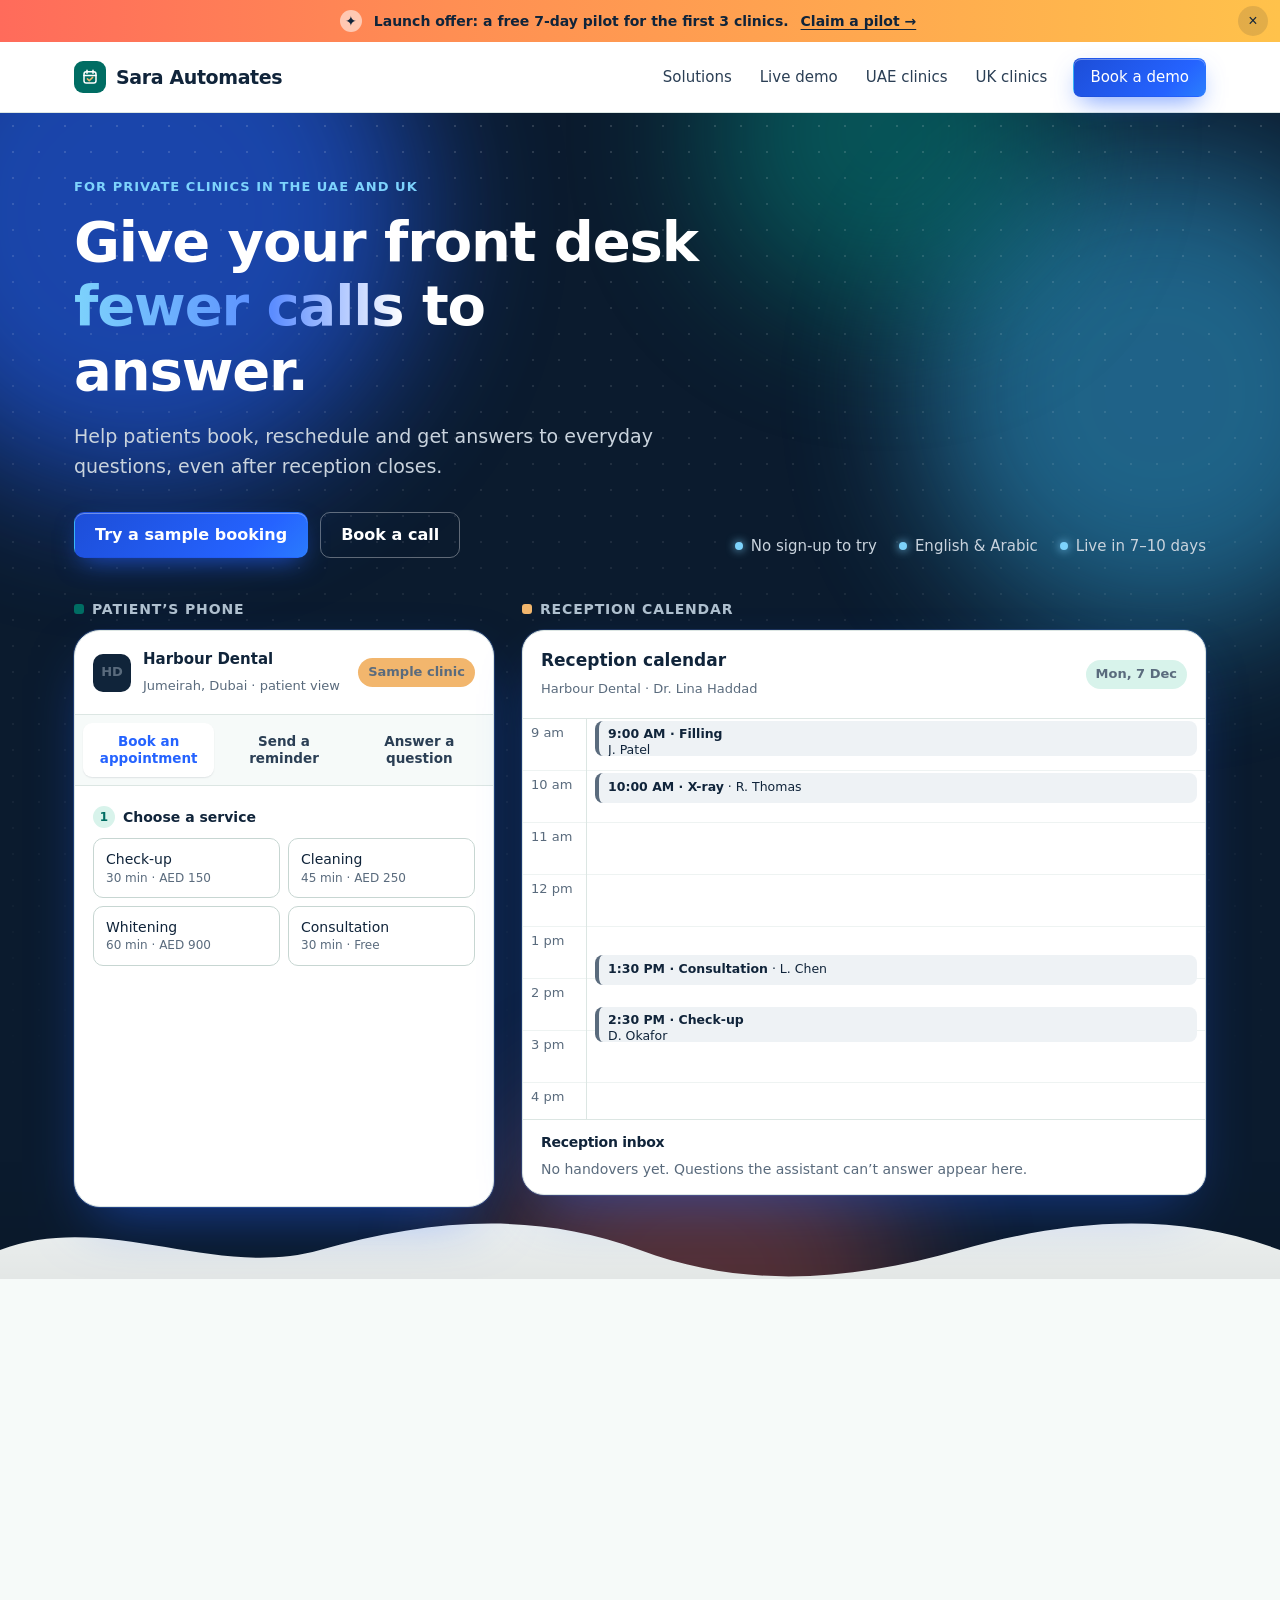
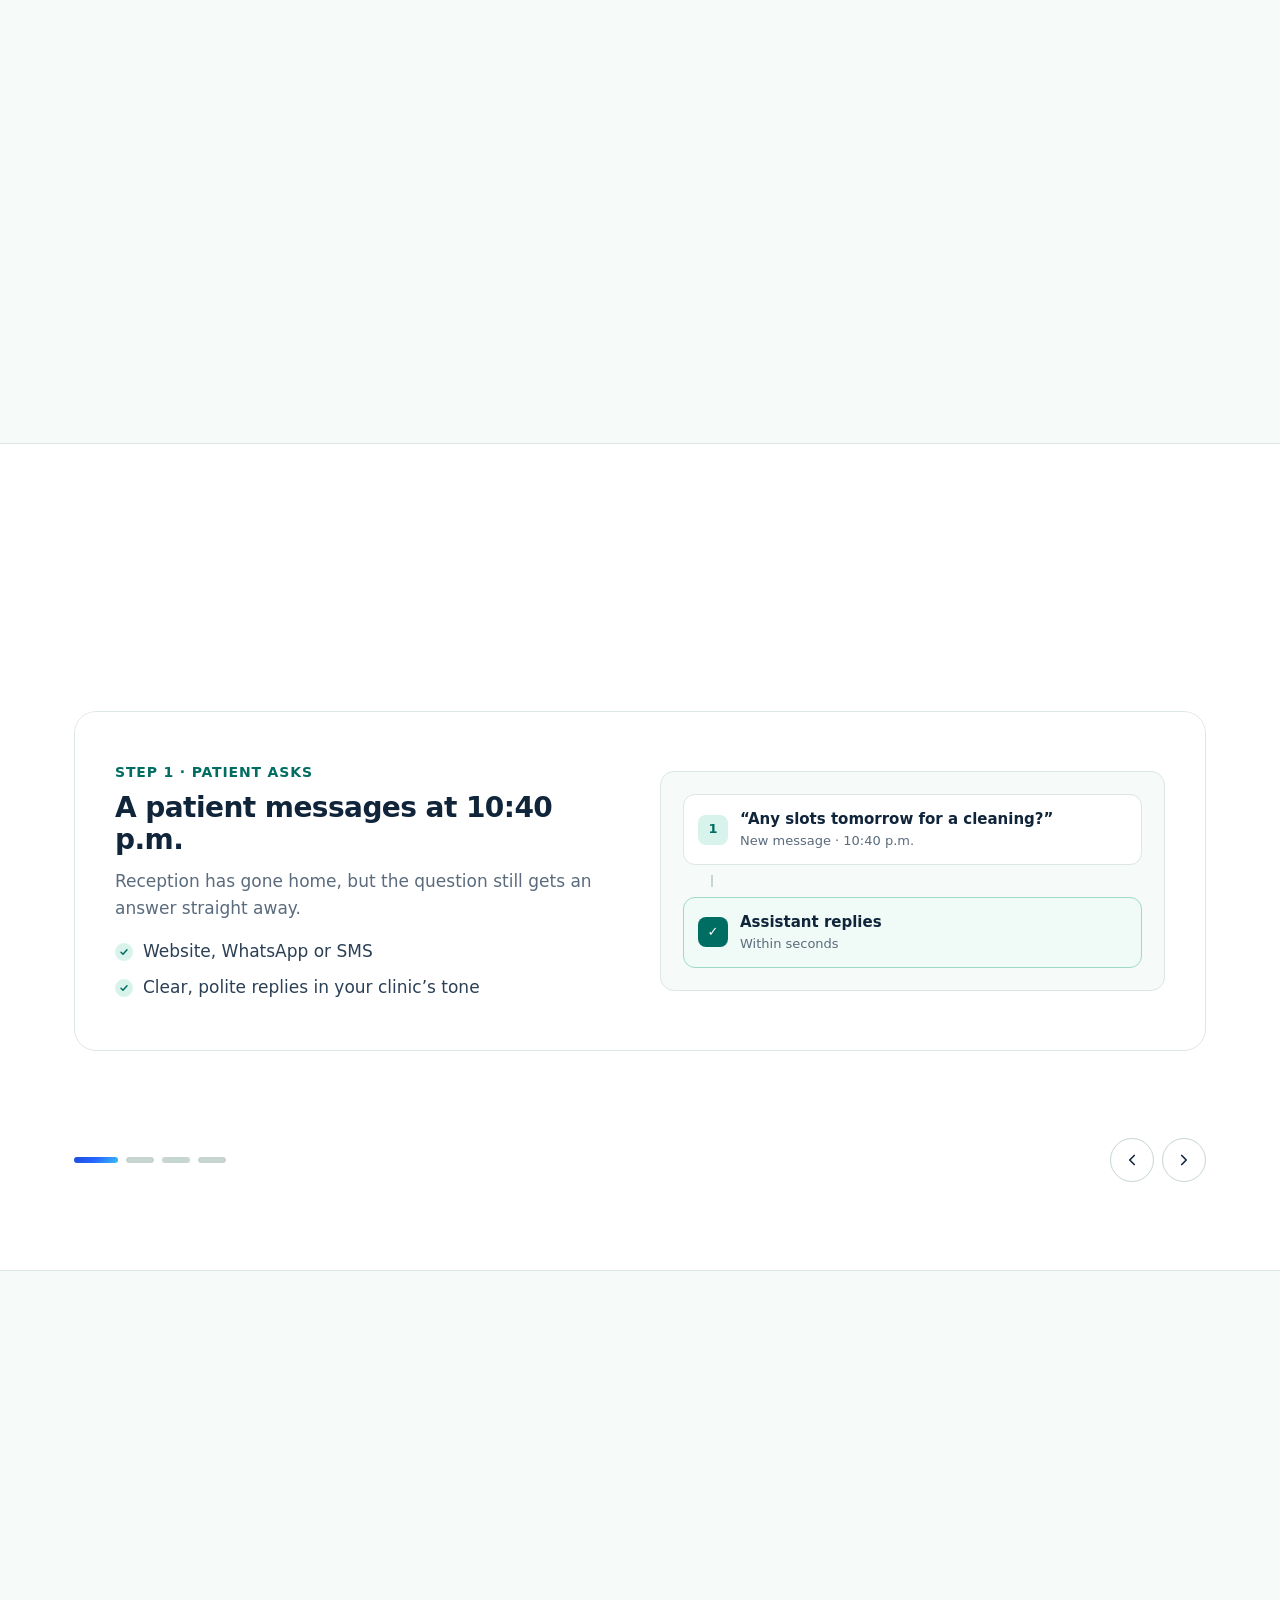
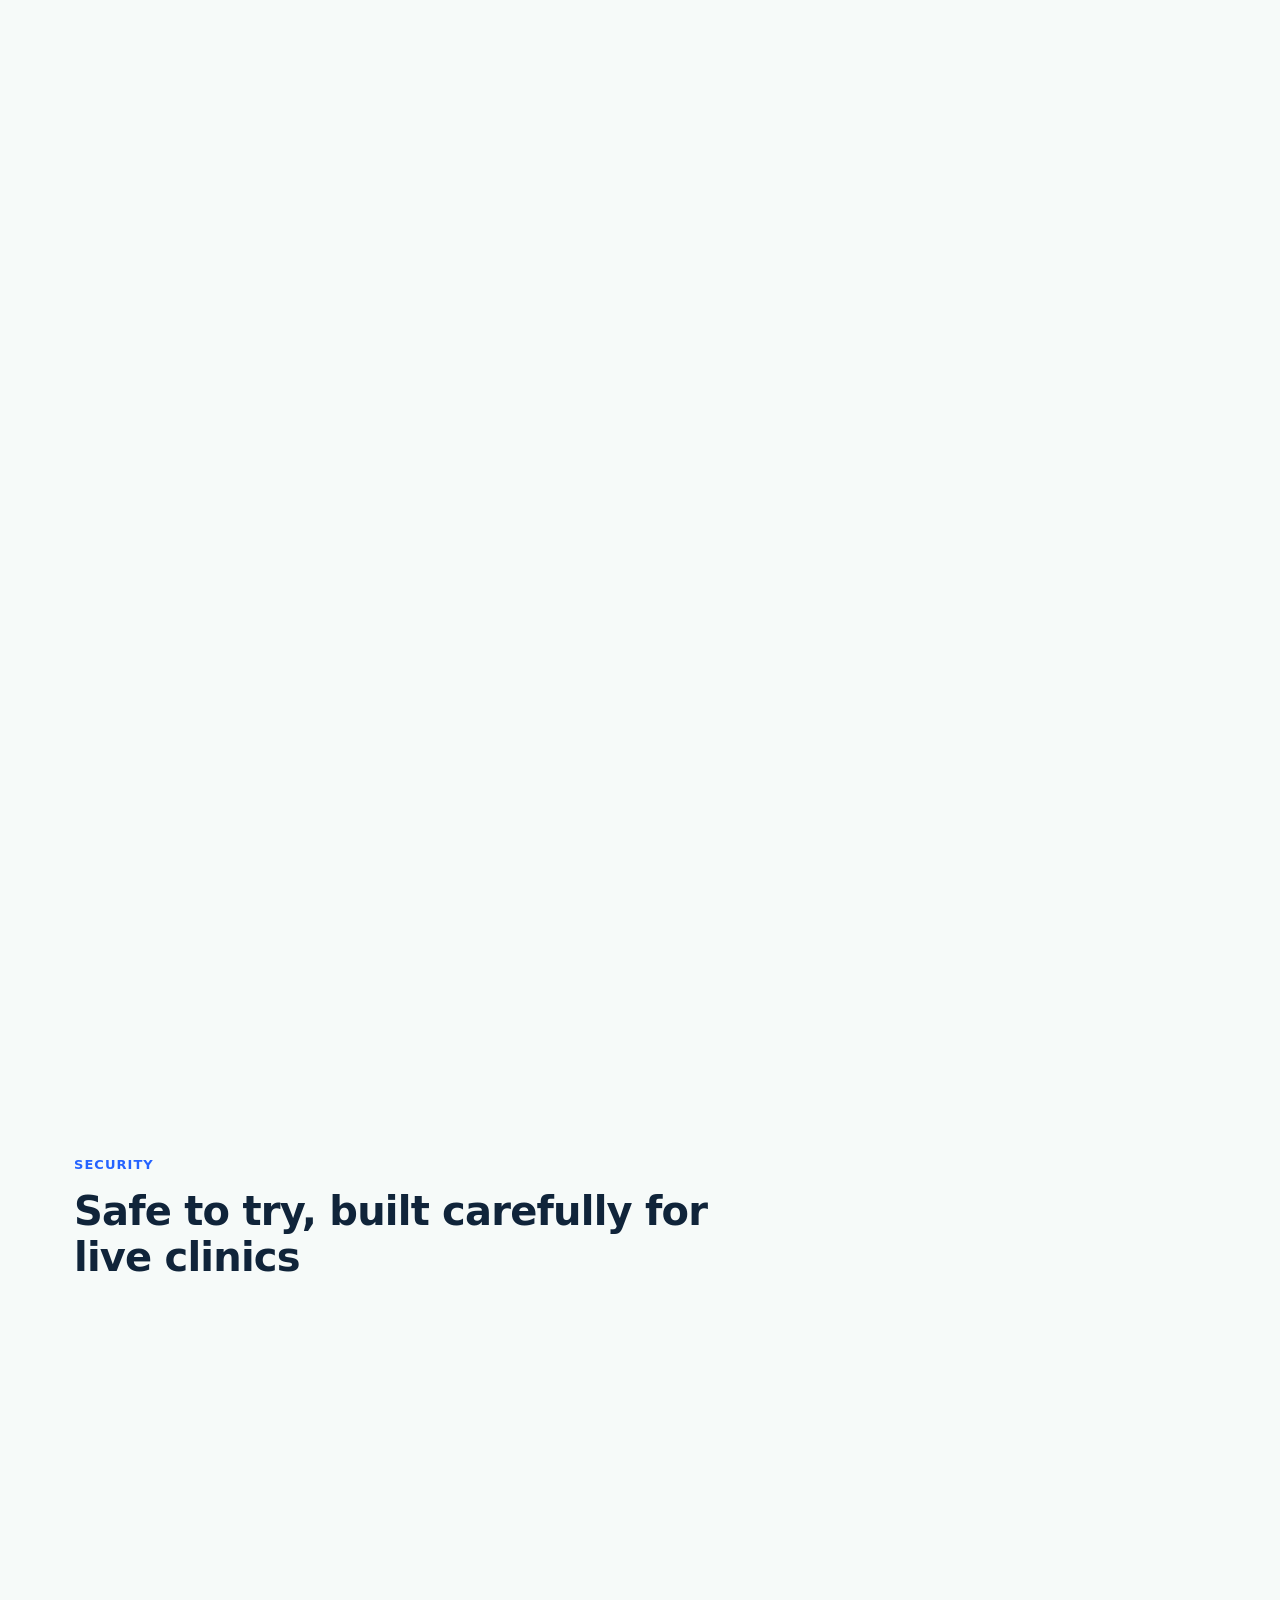
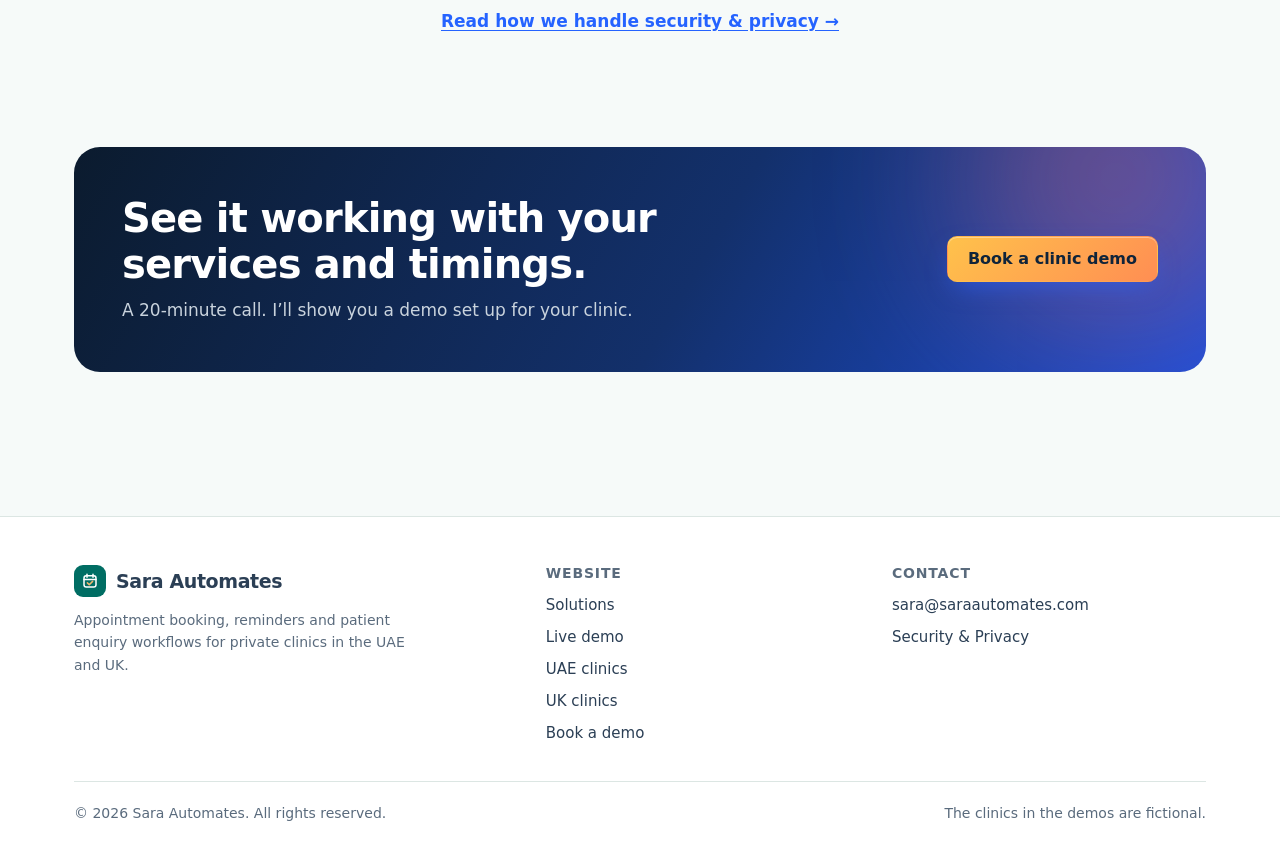
==== index.html @ 5921d4a4 "Create index.html" ====
<!DOCTYPE html>
<html lang="en">
<head>
<meta charset="utf-8">
<meta name="viewport" content="width=device-width, initial-scale=1">
<meta http-equiv="Content-Security-Policy" content="default-src 'self'; script-src 'self'; style-src 'self' https://fonts.googleapis.com; font-src https://fonts.gstatic.com; img-src 'self' data: https://images.unsplash.com; connect-src 'self' https://script.google.com https://script.googleusercontent.com; form-action 'self'; base-uri 'self'; object-src 'none'; frame-src 'none'; manifest-src 'self'; upgrade-insecure-requests">
<meta name="referrer" content="strict-origin-when-cross-origin">
<title>Sara Automates – Appointment booking and reminders for private clinics</title>
<meta name="description" content="Help patients book, reschedule and get answers to everyday questions, even after reception closes. Booking, reminder and enquiry workflows for clinics in the UAE and UK.">
<meta property="og:title" content="Sara Automates – Appointment booking and reminders for private clinics">
<meta property="og:description" content="Help patients book, reschedule and get answers to everyday questions, even after reception closes. Booking, reminder and enquiry workflows for clinics in the UAE and UK.">
<meta property="og:type" content="website">
<meta property="og:url" content="https://saraautomates.com/">
<link rel="canonical" href="https://saraautomates.com/">
<meta name="theme-color" content="#10243A">
<link rel="icon" href="data:image/svg+xml,%3Csvg xmlns='http://www.w3.org/2000/svg' viewBox='0 0 32 32'%3E%3Crect width='32' height='32' rx='8' fill='%23006D63'/%3E%3Crect x='8' y='9' width='16' height='15' rx='3' fill='none' stroke='white' stroke-width='2'/%3E%3Cpath d='M8 14h16M12 7v4M20 7v4' stroke='white' stroke-width='2' stroke-linecap='round'/%3E%3Cpath d='M12.5 18.5l2.5 2.5 4.5-4.5' fill='none' stroke='%23F2B66D' stroke-width='2' stroke-linecap='round' stroke-linejoin='round'/%3E%3C/svg%3E">
<link rel="preconnect" href="https://fonts.googleapis.com">
<link rel="preconnect" href="https://fonts.gstatic.com" crossorigin>
<link rel="stylesheet" href="https://fonts.googleapis.com/css2?family=Manrope:wght@600;700;800&family=Inter:wght@400;500;600&display=swap">
<link rel="stylesheet" href="assets/css/site.css">
<script src="assets/js/config.js" defer></script><script src="assets/js/site.js" defer></script><script src="assets/js/demo.js" defer></script>
</head>
<body>
<a class="skip" href="#main">Skip to content</a>
<div class="announce" role="region" aria-label="Announcement"><div class="wrap"><span class="spark" aria-hidden="true">✦</span><span>Launch offer: a <strong>free 7-day pilot</strong> for the first 3 clinics.</span><a href="book.html">Claim a pilot →</a></div><button class="announce-close" type="button" aria-label="Close announcement">×</button></div>
<header class="site-header">
  <div class="wrap">
    <a class="brand" href="index.html" aria-label="Sara Automates, home"><span class="brand-mark"><svg width="18" height="18" viewBox="0 0 24 24" fill="none" aria-hidden="true"><rect x="4" y="5" width="16" height="15" rx="3" stroke="#fff" stroke-width="2"/><path d="M4 10h16M8 3v4M16 3v4" stroke="#fff" stroke-width="2" stroke-linecap="round"/><path d="M8.5 14.5l2.5 2.5 4.5-4.5" stroke="#F2B66D" stroke-width="2" stroke-linecap="round" stroke-linejoin="round"/></svg></span>Sara Automates</a>
    <button class="menu-btn" type="button" aria-expanded="false" aria-controls="main-nav" aria-label="Menu">
      <svg width="20" height="20" viewBox="0 0 24 24" fill="none" stroke="#10243A" stroke-width="2" stroke-linecap="round" aria-hidden="true"><path d="M4 7h16M4 12h16M4 17h16"/></svg>
    </button>
    <nav class="main-nav" id="main-nav" aria-label="Main">
      <a href="solutions.html">Solutions</a><a href="demo.html">Live demo</a><a href="uae.html">UAE clinics</a><a href="uk.html">UK clinics</a>
      <a class="btn btn-primary" href="book.html">Book a demo</a>
    </nav>
  </div>
</header>
<main id="main">

<section class="hero-dark">
  <div class="hero-bg" aria-hidden="true"><span class="orb o1"></span><span class="orb o2"></span><span class="orb o3"></span><span class="orb o4"></span><span class="hero-dots"></span>
    <svg class="hero-wave" viewBox="0 0 2880 70" preserveAspectRatio="none"><path d="M0 40 C 240 0, 480 70, 720 40 S 1200 0, 1440 40 S 1920 70, 2160 40 S 2640 0, 2880 40 V70 H0Z" fill="#F6FAF9"/></svg></div>
  <div class="wrap">
    <div class="hero-top">
      <div>
        <p class="eyebrow">For private clinics in the UAE and UK</p>
        <h1>Give your front desk <span class="hl">fewer calls</span> to answer.</h1>
        <p class="lead">Help patients book, reschedule and get answers to everyday questions, even after reception closes.</p>
        <div class="hero-actions">
          <a class="btn btn-primary" href="#try">Try a sample booking</a>
          <a class="btn btn-secondary" href="book.html">Book a call</a>
        </div>
      </div>
      <ul class="hero-facts" aria-label="Highlights"><li>No sign-up to try</li><li>English &amp; Arabic</li><li>Live in 7–10 days</li></ul>
    </div>
    <div class="hero-demo" id="try">
      <div class="demo-full">
  <div><p class="split-label">Patient’s phone</p><div data-demo data-region="uae" data-schedule="#home-schedule"></div></div>
  <div><p class="split-label staff">Reception calendar</p><div class="schedule" id="home-schedule" aria-live="polite"></div></div>
</div>
    </div>
  </div>
</section>

<section>
  <div class="wrap">
    <div class="stats reveal">
      <div class="stat"><p class="num" data-count="24" data-suffix="/7">24/7</p><p>Patients can book and get answers, even after hours</p></div>
      <div class="stat"><p class="num" data-count="3" data-prefix="&lt;" data-suffix=" sec">&lt;3 sec</p><p>To reply to a new message</p></div>
      <div class="stat"><p class="num" data-count="2" data-suffix=" languages">2 languages</p><p>English and Arabic, automatically</p></div>
      <div class="stat"><p class="num" data-count="10" data-suffix=" days">10 days</p><p>Or less, from first call to go-live</p></div>
    </div>
  </div>
</section>

<section class="section">
  <div class="wrap">
    <div class="section-head reveal"><p class="eyebrow">What changes for reception</p><h2>Your team spends time on patients, not on the phone.</h2></div>
    <div class="grid grid-3 reveal">
      <article class="card"><div class="icon-badge"><svg width="22" height="22" viewBox="0 0 24 24" fill="none" stroke="currentColor" stroke-width="2" stroke-linecap="round" stroke-linejoin="round" aria-hidden="true"><path d="M22 16.9v3a2 2 0 0 1-2.2 2 19.8 19.8 0 0 1-8.6-3.1 19.5 19.5 0 0 1-6-6A19.8 19.8 0 0 1 2.1 4.2 2 2 0 0 1 4.1 2h3a2 2 0 0 1 2 1.7c.1.9.4 1.8.7 2.7a2 2 0 0 1-.5 2.1L8 9.8a16 16 0 0 0 6 6l1.3-1.3a2 2 0 0 1 2.1-.4c.9.3 1.8.6 2.7.7a2 2 0 0 1 1.7 2z"/></svg></div><h3>Fewer routine calls</h3><p>Booking, opening hours and directions are handled automatically, at any time of day.</p></article>
      <article class="card"><div class="icon-badge"><svg width="22" height="22" viewBox="0 0 24 24" fill="none" stroke="currentColor" stroke-width="2" stroke-linecap="round" stroke-linejoin="round" aria-hidden="true"><path d="M18 8a6 6 0 0 0-12 0c0 7-3 9-3 9h18s-3-2-3-9"/><path d="M13.7 21a2 2 0 0 1-3.4 0"/></svg></div><h3>Fewer missed appointments</h3><p>Patients get a reminder with one-tap confirm or reschedule, so empty slots can be refilled.</p></article>
      <article class="card"><div class="icon-badge"><svg width="22" height="22" viewBox="0 0 24 24" fill="none" stroke="currentColor" stroke-width="2" stroke-linecap="round" stroke-linejoin="round" aria-hidden="true"><path d="M22 12h-6l-2 3h-4l-2-3H2"/><path d="M5.5 5.1 2 12v6a2 2 0 0 0 2 2h16a2 2 0 0 0 2-2v-6l-3.5-6.9A2 2 0 0 0 16.8 4H7.2a2 2 0 0 0-1.7 1.1z"/></svg></div><h3>Clear handover</h3><p>Anything the assistant shouldn’t answer goes to your reception inbox with the conversation attached.</p></article>
    </div>
  </div>
</section>

<section class="section bg-white">
  <div class="wrap">
    <div class="section-head reveal"><p class="eyebrow">How it works</p><h2>From a late-night message to a confirmed appointment</h2></div>
    <div class="slider" data-slider data-autoplay="7000" tabindex="0" aria-label="How it works">
  <div class="slider-viewport"><div class="slider-track"><div class="slide"><div class="slide-card"><div><p class="step-no">STEP 1 · PATIENT ASKS</p><h3>A patient messages at 10:40 p.m.</h3><p class="muted">Reception has gone home, but the question still gets an answer straight away.</p><ul class="tick-list"><li>Website, WhatsApp or SMS</li><li>Clear, polite replies in your clinic’s tone</li></ul></div><div class="slide-visual"><div class="flow-row"><span class="dot">1</span><span><b>“Any slots tomorrow for a cleaning?”</b><small>New message · 10:40 p.m.</small></span></div><div class="flow-arrow" aria-hidden="true"></div><div class="flow-row done"><span class="dot">✓</span><span><b>Assistant replies</b><small>Within seconds</small></span></div></div></div></div><div class="slide"><div class="slide-card"><div><p class="step-no">STEP 2 · CHECKS THE CALENDAR</p><h3>Only real free slots are offered</h3><p class="muted">The assistant reads your calendar, so patients never pick a time that’s already taken.</p><ul class="tick-list"><li>Respects each dentist’s hours</li><li>Allows for treatment length</li></ul></div><div class="slide-visual"><div class="flow-row"><span class="dot">1</span><span><b>Reads reception calendar</b><small>Dr. Haddad · Tuesday</small></span></div><div class="flow-arrow" aria-hidden="true"></div><div class="flow-row"><span class="dot">2</span><span><b>Finds 3 free slots</b><small>9:30 · 1:30 · 4:00</small></span></div><div class="flow-arrow" aria-hidden="true"></div><div class="flow-row done"><span class="dot">✓</span><span><b>Patient picks 4:00 PM</b><small>Held while confirming</small></span></div></div></div></div><div class="slide"><div class="slide-card"><div><p class="step-no">STEP 3 · BOOKS & REMINDS</p><h3>The booking lands in your calendar</h3><p class="muted">Reception sees it immediately. The patient gets a confirmation and a reminder the day before.</p><ul class="tick-list"><li>Fewer phone calls to return</li><li>One-tap confirm or reschedule</li></ul></div><div class="slide-visual"><div class="flow-row"><span class="dot">1</span><span><b>Added to calendar</b><small>Tue · 4:00 PM · Cleaning</small></span></div><div class="flow-arrow" aria-hidden="true"></div><div class="flow-row"><span class="dot">2</span><span><b>Confirmation sent</b><small>Straight away</small></span></div><div class="flow-arrow" aria-hidden="true"></div><div class="flow-row done"><span class="dot">✓</span><span><b>Reminder sent</b><small>24 hours before</small></span></div></div></div></div><div class="slide"><div class="slide-card"><div><p class="step-no">STEP 4 · HANDS OVER TO STAFF</p><h3>Anything unusual goes to a person</h3><p class="muted">Insurance questions, complaints and anything medical are passed to reception with the full conversation.</p><ul class="tick-list"><li>No medical advice from the assistant</li><li>Urgent messages are flagged first</li></ul></div><div class="slide-visual"><div class="flow-row"><span class="dot">1</span><span><b>Patient asks about insurance</b><small>Assistant can’t confirm cover</small></span></div><div class="flow-arrow" aria-hidden="true"></div><div class="flow-row"><span class="dot">2</span><span><b>Handover to reception inbox</b><small>With the conversation attached</small></span></div><div class="flow-arrow" aria-hidden="true"></div><div class="flow-row done"><span class="dot">✓</span><span><b>Reception replies</b><small>Within opening hours</small></span></div></div></div></div></div></div>
  <div class="slider-controls">
    <div class="slider-dots" data-dots></div>
    <div class="slider-arrows"><button class="arrow" type="button" data-prev aria-label="Previous slide"><svg width="18" height="18" viewBox="0 0 24 24" fill="none" stroke="currentColor" stroke-width="2.2" stroke-linecap="round" stroke-linejoin="round" aria-hidden="true"><path d="M15 18l-6-6 6-6"/></svg></button><button class="arrow" type="button" data-next aria-label="Next slide"><svg width="18" height="18" viewBox="0 0 24 24" fill="none" stroke="currentColor" stroke-width="2.2" stroke-linecap="round" stroke-linejoin="round" aria-hidden="true"><path d="M9 18l6-6-6-6"/></svg></button></div>
  </div>
</div>
  </div>
</section>

<section class="section-sm">
  <div class="wrap">
    <div class="photo-banner reveal">
      <img src="https://images.unsplash.com/photo-1556741568-055d848f8bfd?w=1800&q=75&auto=format&fit=crop" alt="A patient checking in at a modern clinic reception desk" width="1800" height="1000" loading="lazy" decoding="async">
      <div class="inner"><p class="eyebrow">Built around your reception team</p><h2>Your staff stay in charge. The routine work runs itself.</h2><p>Bookings, reminders and everyday questions are handled automatically. Your team sees everything in one calendar and steps in whenever a patient needs a person.</p><div class="chips"><span>Same calendar</span><span>Same phone number</span><span>No new software to learn</span></div></div>
    </div>
  </div>
</section>

<section class="section">
  <div class="wrap">
    <div class="section-head reveal"><p class="eyebrow">Where we work</p><h2>Set up for how clinics work in each country</h2></div>
    <div class="grid grid-2 reveal">
      <a class="card" href="uae.html"><div class="card-photo"><img src="https://images.unsplash.com/photo-1685022036574-12bffde5e2b7?w=900&q=75&auto=format&fit=crop" alt="Two dental staff members in a clinic" width="900" height="600" loading="lazy" decoding="async"></div><span class="pill">UAE</span><h3 class="mt">WhatsApp-first, in English and Arabic</h3><p>Patients book and get reminders on WhatsApp, with an Arabic conversation that reads right-to-left.</p><p class="link-more">See the UAE example →</p></a>
      <a class="card" href="uk.html"><div class="card-photo"><img src="https://images.unsplash.com/photo-1606318313647-137d1f3b4d3c?w=900&q=75&auto=format&fit=crop" alt="Clinicians reviewing notes at a practice reception" width="900" height="600" loading="lazy" decoding="async"></div><span class="pill pill-teal">UK</span><h3 class="mt">Online booking with SMS and email reminders</h3><p>A booking flow on your website, reminders by SMS or email, and handover to your practice team.</p><p class="link-more">See the UK example →</p></a>
    </div>
  </div>
</section>

<section class="section-sm">
  <div class="wrap">
    <div class="section-head"><p class="eyebrow">Security</p><h2>Safe to try, built carefully for live clinics</h2></div>
    <div class="grid grid-3 reveal">
      <div class="card"><div class="icon-badge"><svg width="22" height="22" viewBox="0 0 24 24" fill="none" stroke="currentColor" stroke-width="2" stroke-linecap="round" stroke-linejoin="round" aria-hidden="true"><path d="M1 12s4-8 11-8 11 8 11 8-4 8-11 8-11-8-11-8z"/><circle cx="12" cy="12" r="3"/></svg></div><h3>The demo is fictional</h3><p>It uses a sample clinic and preset choices. It never asks for your details and never touches a real calendar.</p></div>
      <div class="card"><div class="icon-badge"><svg width="22" height="22" viewBox="0 0 24 24" fill="none" stroke="currentColor" stroke-width="2" stroke-linecap="round" stroke-linejoin="round" aria-hidden="true"><rect x="3" y="11" width="18" height="11" rx="2"/><path d="M7 11V7a5 5 0 0 1 10 0v4"/></svg></div><h3>Separate access per clinic</h3><p>Each live clinic gets its own credentials with only the permissions it needs.</p></div>
      <div class="card"><div class="icon-badge"><svg width="22" height="22" viewBox="0 0 24 24" fill="none" stroke="currentColor" stroke-width="2" stroke-linecap="round" stroke-linejoin="round" aria-hidden="true"><path d="M12 22s8-4 8-10V5l-8-3-8 3v7c0 6 8 10 8 10z"/></svg></div><h3>Questions stay in scope</h3><p>The assistant answers your approved FAQs and hands everything else to staff.</p></div>
    </div>
    <p class="center-link"><a href="privacy.html">Read how we handle security &amp; privacy →</a></p>
  </div>
</section>

<section class="section-sm">
  <div class="wrap">
    <div class="cta-band">
      <div><h2>See it working with your services and timings.</h2><p>A 20-minute call. I’ll show you a demo set up for your clinic.</p></div>
      <a class="btn btn-primary" href="book.html">Book a clinic demo</a>
    </div>
  </div>
</section>
</main>
<footer class="site-footer">
  <div class="wrap">
    <div class="footer-grid">
      <div>
        <a class="brand" href="index.html"><span class="brand-mark"><svg width="18" height="18" viewBox="0 0 24 24" fill="none" aria-hidden="true"><rect x="4" y="5" width="16" height="15" rx="3" stroke="#fff" stroke-width="2"/><path d="M4 10h16M8 3v4M16 3v4" stroke="#fff" stroke-width="2" stroke-linecap="round"/><path d="M8.5 14.5l2.5 2.5 4.5-4.5" stroke="#F2B66D" stroke-width="2" stroke-linecap="round" stroke-linejoin="round"/></svg></span>Sara Automates</a>
        <p class="muted footer-blurb">Appointment booking, reminders and patient enquiry workflows for private clinics in the UAE and UK.</p>
      </div>
      <div>
        <h4>Website</h4>
        <ul><li><a href="solutions.html">Solutions</a></li><li><a href="demo.html">Live demo</a></li><li><a href="uae.html">UAE clinics</a></li><li><a href="uk.html">UK clinics</a></li><li><a href="book.html">Book a demo</a></li></ul>
      </div>
      <div>
        <h4>Contact</h4>
        <ul><li><a href="mailto:sara@saraautomates.com">sara@saraautomates.com</a></li><li><a href="privacy.html">Security &amp; Privacy</a></li></ul>
      </div>
    </div>
    <div class="footer-bottom"><span>© <span data-year>2026</span> Sara Automates. All rights reserved.</span><span>The clinics in the demos are fictional.</span></div>
  </div>
</footer>
</body>
</html>
---- assets/css/site.css ----
/* Sara Automates — site styles
   Palette: navy #10243A · teal #006D63 · near-white #F6FAF9 · aqua #D8F3EB · amber #F2B66D */

:root{
  --navy:#10243A; --navy-2:#2B3F55; --navy-3:#5A6B7D;
  --teal:#006D63; --teal-dark:#00564E; --teal-soft:#E6F4F1;
  --bg:#F6FAF9; --white:#FFFFFF; --aqua:#D8F3EB; --amber:#F2B66D; --amber-soft:#FCEFD9;
  --line:#DCE6E3; --line-2:#C7D6D2;
  --danger:#B42318;
  --radius:14px; --radius-lg:22px;
  --shadow-sm:0 1px 2px rgba(16,36,58,.06),0 1px 1px rgba(16,36,58,.04);
  --shadow:0 12px 32px -12px rgba(16,36,58,.18),0 2px 6px rgba(16,36,58,.05);
  --head:'Manrope',system-ui,-apple-system,'Segoe UI',sans-serif;
  --body:'Inter',system-ui,-apple-system,'Segoe UI',sans-serif;
  --arabic:'Noto Sans Arabic','Segoe UI',Tahoma,sans-serif;
  --ease:cubic-bezier(.2,.7,.2,1);
}

*,*::before,*::after{box-sizing:border-box}
[hidden]{display:none!important}
html{-webkit-text-size-adjust:100%;scroll-behavior:smooth}
body{margin:0;background:var(--bg);color:var(--navy);font-family:var(--body);font-size:17px;line-height:1.6;-webkit-font-smoothing:antialiased}
img,svg{display:block;max-width:100%}
a{color:var(--teal);text-underline-offset:3px}
a:hover{color:var(--teal-dark)}
h1,h2,h3,h4{font-family:var(--head);color:var(--navy);margin:0;letter-spacing:-.02em;line-height:1.15}
h1{font-size:clamp(36px,4.8vw,56px);font-weight:800}
h2{font-size:clamp(28px,3.2vw,40px);font-weight:800}
h3{font-size:20px;font-weight:700}
p{margin:0}
:focus-visible{outline:3px solid var(--amber);outline-offset:2px;border-radius:6px}
.skip{position:absolute;left:12px;top:-60px;z-index:100;background:var(--navy);color:#fff;padding:10px 16px;border-radius:8px}
.skip:focus{top:12px;color:#fff}
.wrap{width:100%;max-width:1180px;margin:0 auto;padding:0 24px}
.muted{color:var(--navy-3)}
.eyebrow{font-family:var(--head);font-size:13px;font-weight:700;letter-spacing:.08em;text-transform:uppercase;color:var(--teal);margin-bottom:12px}
.lead{font-size:19px;color:var(--navy-2);max-width:620px}
.section{padding:88px 0}
.section-sm{padding:56px 0}
.section-head{max-width:720px;margin-bottom:40px}
.section-head p{margin-top:14px}
.bg-white{background:var(--white);border-top:1px solid var(--line);border-bottom:1px solid var(--line)}

/* ---------- buttons ---------- */
.btn{display:inline-flex;align-items:center;justify-content:center;gap:8px;font:600 16px/1 var(--body);text-decoration:none;border-radius:10px;padding:14px 20px;border:1px solid transparent;cursor:pointer;transition:background .15s,border-color .15s,color .15s,transform .15s}
.btn:active{transform:translateY(1px)}
.btn-primary{background:var(--teal);color:#fff}
.btn-primary:hover{background:var(--teal-dark);color:#fff}
.btn-secondary{background:var(--white);color:var(--navy);border-color:var(--line-2)}
.btn-secondary:hover{border-color:var(--teal);color:var(--teal)}
.btn-sm{padding:10px 14px;font-size:14px;border-radius:8px}
.btn[disabled]{opacity:.55;cursor:not-allowed}

/* ---------- header ---------- */
.site-header{position:sticky;top:0;z-index:40;background:rgba(255,255,255,.94);backdrop-filter:saturate(160%) blur(10px);-webkit-backdrop-filter:saturate(160%) blur(10px);border-bottom:1px solid var(--line)}
.site-header .wrap{display:flex;align-items:center;gap:24px;height:70px}
.brand{display:flex;align-items:center;gap:10px;text-decoration:none;color:var(--navy);font-family:var(--head);font-weight:800;font-size:19px;letter-spacing:-.02em;margin-right:auto}
.brand-mark{width:32px;height:32px;border-radius:9px;background:var(--teal);display:grid;place-items:center;flex:none}
.main-nav{display:flex;align-items:center;gap:4px}
.main-nav a{color:var(--navy-2);text-decoration:none;font-size:15px;font-weight:500;padding:8px 12px;border-radius:8px}
.main-nav a:hover{background:var(--teal-soft);color:var(--teal)}
.main-nav a[aria-current="page"]{color:var(--teal);font-weight:600}
.main-nav .btn{margin-left:10px;color:#fff;padding:11px 16px}
.main-nav .btn:hover{background:var(--teal-dark);color:#fff}
.menu-btn{display:none;background:none;border:1px solid var(--line-2);border-radius:8px;width:42px;height:42px;cursor:pointer;place-items:center}
@media (max-width:900px){
  .menu-btn{display:grid}
  .main-nav{position:absolute;left:0;right:0;top:70px;flex-direction:column;align-items:stretch;gap:2px;padding:12px 16px 18px;background:var(--white);border-bottom:1px solid var(--line);box-shadow:var(--shadow);display:none}
  .main-nav.open{display:flex}
  .main-nav a{padding:12px}
  .main-nav .btn{margin:8px 0 0}
}

/* ---------- hero ---------- */
.hero{padding:64px 0 80px}
.hero-grid{display:grid;grid-template-columns:minmax(0,1.05fr) minmax(0,.95fr);gap:56px;align-items:center}
@media (max-width:980px){.hero-grid{grid-template-columns:1fr;gap:40px}}
.hero h1{max-width:620px}
.hero .lead{margin-top:20px}
.hero-actions{display:flex;flex-wrap:wrap;gap:12px;margin-top:30px}
.hero-facts{display:flex;flex-wrap:wrap;gap:10px 22px;margin:30px 0 0;padding:0;list-style:none;font-size:15px;color:var(--navy-2)}
.hero-facts li{display:flex;align-items:center;gap:8px}
.hero-facts li::before{content:"";width:8px;height:8px;border-radius:50%;background:var(--teal)}
.page-hero{padding:64px 0 40px}
.page-hero h1{font-size:clamp(34px,4.2vw,48px);max-width:760px}
.page-hero .lead{margin-top:16px}

/* ---------- cards & grids ---------- */
.grid{display:grid;gap:20px}
.grid-2{grid-template-columns:repeat(2,minmax(0,1fr))}
.grid-3{grid-template-columns:repeat(3,minmax(0,1fr))}
.grid-4{grid-template-columns:repeat(4,minmax(0,1fr))}
@media (max-width:980px){.grid-3,.grid-4{grid-template-columns:repeat(2,minmax(0,1fr))}}
@media (max-width:640px){.grid-2,.grid-3,.grid-4{grid-template-columns:1fr}}
.card{background:var(--white);border:1px solid var(--line);border-radius:var(--radius-lg);padding:28px;box-shadow:var(--shadow-sm)}
.card h3{margin-bottom:8px}
.card p{color:var(--navy-2)}
.icon-badge{width:44px;height:44px;border-radius:12px;background:var(--aqua);display:grid;place-items:center;margin-bottom:18px;color:var(--teal)}
.tick-list{list-style:none;margin:16px 0 0;padding:0;display:flex;flex-direction:column;gap:8px}
.tick-list li{position:relative;padding-left:28px;color:var(--navy-2)}
.tick-list li::before{content:"";position:absolute;left:0;top:5px;width:18px;height:18px;border-radius:50%;background:var(--aqua) url("data:image/svg+xml,%3Csvg xmlns='http://www.w3.org/2000/svg' viewBox='0 0 24 24'%3E%3Cpath d='M6 12.5l4 4 8-9' fill='none' stroke='%23006D63' stroke-width='3' stroke-linecap='round' stroke-linejoin='round'/%3E%3C/svg%3E") center/12px no-repeat}
.note{background:var(--amber-soft);border:1px solid #F0D3A6;border-radius:var(--radius);padding:16px 18px;color:var(--navy);font-size:15px}
.pill{display:inline-flex;align-items:center;gap:6px;font-size:13px;font-weight:600;color:var(--navy);background:var(--amber);border-radius:999px;padding:4px 10px}
.pill-teal{background:var(--aqua);color:var(--teal-dark)}

/* ---------- side-by-side compare (patient / reception) ---------- */
.split-label{font-family:var(--head);font-weight:700;font-size:14px;color:var(--navy-3);text-transform:uppercase;letter-spacing:.06em;margin-bottom:10px;display:flex;align-items:center;gap:8px}
.split-label::before{content:"";width:10px;height:10px;border-radius:3px;background:var(--teal)}
.split-label.staff::before{background:var(--amber)}

/* ---------- slider ---------- */
.slider{position:relative}
.slider-viewport{overflow:hidden;border-radius:var(--radius-lg)}
.slider-track{display:flex;transition:transform .5s var(--ease);will-change:transform}
.slide{flex:0 0 100%;min-width:0}
.slider-controls{display:flex;align-items:center;justify-content:space-between;gap:16px;margin-top:22px}
.slider-dots{display:flex;gap:8px}
.slider-dots button{width:28px;height:6px;border-radius:3px;border:0;background:var(--line-2);cursor:pointer;padding:0;transition:background .2s,width .2s}
.slider-dots button[aria-current="true"]{background:var(--teal);width:44px}
.slider-arrows{display:flex;gap:8px}
.arrow{width:44px;height:44px;border-radius:50%;border:1px solid var(--line-2);background:var(--white);color:var(--navy);display:grid;place-items:center;cursor:pointer;transition:border-color .15s,color .15s}
.arrow:hover{border-color:var(--teal);color:var(--teal)}
.arrow[disabled]{opacity:.4;cursor:default}
.slide-card{display:grid;grid-template-columns:minmax(0,1fr) minmax(0,1fr);gap:40px;align-items:center;background:var(--white);border:1px solid var(--line);border-radius:var(--radius-lg);padding:40px;min-height:340px}
@media (max-width:860px){.slide-card{grid-template-columns:1fr;padding:26px;gap:26px}}
.slide-card .step-no{font-family:var(--head);font-weight:800;color:var(--teal);font-size:14px;letter-spacing:.06em}
.slide-card h3{font-size:clamp(22px,2.4vw,28px);margin:8px 0 12px}
.slide-visual{background:var(--bg);border:1px solid var(--line);border-radius:var(--radius);padding:22px;display:flex;flex-direction:column;gap:10px}
.flow-row{display:flex;align-items:center;gap:12px;background:var(--white);border:1px solid var(--line);border-radius:12px;padding:12px 14px;font-size:15px}
.flow-row b{font-weight:600}
.flow-row small{display:block;color:var(--navy-3);font-size:13px}
.flow-row .dot{width:30px;height:30px;border-radius:8px;background:var(--aqua);color:var(--teal);display:grid;place-items:center;font-weight:700;font-size:13px;flex:none;font-family:var(--head)}
.flow-row.done{border-color:#9FD9C8;background:#F0FAF6}
.flow-row.done .dot{background:var(--teal);color:#fff}
.flow-arrow{width:2px;height:12px;background:var(--line-2);margin-left:28px}

/* ---------- demo widget ---------- */
.demo{background:var(--white);border:1px solid var(--line);border-radius:26px;box-shadow:var(--shadow);overflow:hidden}
.demo-top{display:flex;align-items:center;gap:12px;padding:16px 18px;border-bottom:1px solid var(--line)}
.clinic-logo{width:38px;height:38px;border-radius:10px;background:var(--navy);color:#fff;display:grid;place-items:center;font-family:var(--head);font-weight:800;font-size:15px;flex:none}
.demo-top strong{display:block;font-family:var(--head);font-size:15px}
.demo-top span{font-size:13px;color:var(--navy-3)}
.demo-top .sample{margin-left:auto}
.demo-tabs{display:flex;gap:4px;padding:8px;background:var(--bg);border-bottom:1px solid var(--line);overflow-x:auto;scrollbar-width:none}
.demo-tabs::-webkit-scrollbar{display:none}
.demo-tab{flex:1;white-space:nowrap;font:600 14px/1 var(--body);color:var(--navy-2);background:transparent;border:0;border-radius:9px;padding:11px 12px;cursor:pointer}
.demo-tab:hover{color:var(--teal)}
.demo-tab[aria-selected="true"]{background:var(--white);color:var(--teal);box-shadow:var(--shadow-sm)}
.demo-body{padding:20px 18px 22px;min-height:420px}
.demo-pane{animation:paneIn .35s var(--ease)}
@keyframes paneIn{from{opacity:0;transform:translateX(18px)}to{opacity:1;transform:none}}
.demo-step{font-family:var(--head);font-weight:700;font-size:14px;color:var(--navy);margin:0 0 10px;display:flex;align-items:center;gap:8px}
.demo-step .n{width:22px;height:22px;border-radius:50%;background:var(--aqua);color:var(--teal);display:grid;place-items:center;font-size:12px}
.demo-step.done .n{background:var(--teal);color:#fff}
.demo-block{margin-bottom:18px}
.opt-grid{display:grid;grid-template-columns:repeat(2,minmax(0,1fr));gap:8px}
.opt{font:500 14px/1.3 var(--body);text-align:left;color:var(--navy);background:var(--white);border:1px solid var(--line-2);border-radius:10px;padding:11px 12px;cursor:pointer;transition:border-color .15s,background .15s}
.opt small{display:block;color:var(--navy-3);font-size:12px;margin-top:2px}
.opt:hover{border-color:var(--teal)}
.opt[aria-pressed="true"]{border-color:var(--teal);background:var(--teal-soft);box-shadow:inset 0 0 0 1px var(--teal)}
.opt[disabled]{color:#9AA7B4;background:#F3F6F6;border-style:dashed;cursor:not-allowed;text-decoration:line-through}
.days{display:flex;gap:8px;overflow-x:auto;scroll-snap-type:x mandatory;padding-bottom:4px;scrollbar-width:thin}
.day{flex:0 0 auto;scroll-snap-align:start;text-align:center;min-width:62px;font:600 14px/1.2 var(--body);color:var(--navy);background:var(--white);border:1px solid var(--line-2);border-radius:10px;padding:9px 8px;cursor:pointer}
.day small{display:block;font-weight:500;font-size:12px;color:var(--navy-3);margin-bottom:2px}
.day[aria-pressed="true"]{background:var(--teal);border-color:var(--teal);color:#fff}
.day[aria-pressed="true"] small{color:#CFEDE7}
.slots{display:grid;grid-template-columns:repeat(4,minmax(0,1fr));gap:8px}
@media (max-width:420px){.slots{grid-template-columns:repeat(3,minmax(0,1fr))}}
.slots .opt{text-align:center;padding:10px 4px}
.field{display:flex;flex-direction:column;gap:6px;font-size:14px;font-weight:600;color:var(--navy)}
.field input,.field select,.field textarea{font:400 16px/1.4 var(--body);color:var(--navy);background:var(--white);border:1px solid var(--line-2);border-radius:10px;padding:12px 13px;width:100%;transition:border-color .15s,box-shadow .15s}
.field input:focus,.field select:focus,.field textarea:focus{outline:none;border-color:var(--teal);box-shadow:0 0 0 3px rgba(0,109,99,.15)}
.field .hint{font-weight:400;color:var(--navy-3);font-size:13px}
.inline-form{display:flex;gap:8px;align-items:flex-end}
.inline-form .field{flex:1}
.confirm-card{background:var(--aqua);border-radius:14px;padding:16px 16px 14px;animation:pop .4s var(--ease)}
.confirm-card .row{display:flex;align-items:center;gap:10px;font-family:var(--head);font-weight:700}
.confirm-card .check{width:26px;height:26px;border-radius:50%;background:var(--teal);display:grid;place-items:center;flex:none}
.confirm-card p{margin-top:6px;font-size:15px}
@keyframes pop{from{opacity:0;transform:scale(.97) translateY(6px)}to{opacity:1;transform:none}}
.msg-card{background:var(--bg);border:1px solid var(--line);border-radius:14px;padding:14px 16px;font-size:15px}
.msg-card .meta{display:flex;justify-content:space-between;font-size:12px;color:var(--navy-3);margin-bottom:6px}
.bubble{max-width:88%;padding:10px 13px;border-radius:14px;font-size:15px;line-height:1.45;margin-bottom:8px;animation:pop .3s var(--ease)}
.bubble.in{background:var(--bg);border:1px solid var(--line);border-bottom-left-radius:4px}
.bubble.out{background:var(--aqua);margin-left:auto;border-bottom-right-radius:4px}
.bubble .who{display:block;font-size:12px;color:var(--navy-3);margin-bottom:2px;font-weight:600}
.convo{max-height:260px;overflow-y:auto;padding-right:4px;margin-bottom:12px}
.q-list{display:flex;flex-wrap:wrap;gap:8px}
.q-list .opt{flex:0 1 auto}
.demo-reset{font:500 14px var(--body);color:var(--navy-3);background:none;border:0;cursor:pointer;text-decoration:underline;padding:6px 0;margin-top:10px}
.demo-reset:hover{color:var(--teal)}
.mini-cal{margin-top:14px;border:1px solid var(--line);border-radius:12px;overflow:hidden;background:var(--white)}
.mini-cal-head{display:flex;justify-content:space-between;align-items:center;padding:9px 12px;background:var(--navy);color:#fff;font-size:13px;font-weight:600}

/* reception schedule */
.schedule{background:var(--white);border:1px solid var(--line);border-radius:22px;box-shadow:var(--shadow);overflow:hidden}
.schedule-head{display:flex;align-items:center;justify-content:space-between;gap:10px;padding:16px 18px;border-bottom:1px solid var(--line)}
.schedule-head strong{font-family:var(--head)}
.schedule-head span{font-size:13px;color:var(--navy-3)}
.sched-grid{position:relative;display:grid;grid-template-columns:56px 1fr;font-size:13px}
.sched-times{border-right:1px solid var(--line)}
.sched-times div{height:52px;padding:4px 8px 0;color:var(--navy-3);font-variant-numeric:tabular-nums;border-bottom:1px solid #EEF3F2}
.sched-col{position:relative;background:repeating-linear-gradient(#fff 0 51px,#EEF3F2 51px 52px)}
.appt{position:absolute;left:8px;right:8px;border-radius:8px;padding:5px 9px;font-size:12.5px;line-height:1.3;overflow:hidden;border-left:4px solid var(--navy-3);background:#EEF2F5;color:var(--navy)}
.appt b{display:block;font-weight:600}
.appt.new{background:var(--aqua);border-left-color:var(--teal);box-shadow:0 6px 18px -6px rgba(0,109,99,.45);animation:slideIn .5s var(--ease)}
.appt.moved{background:var(--amber-soft);border-left-color:var(--amber)}
@keyframes slideIn{from{opacity:0;transform:translateX(30px)}to{opacity:1;transform:none}}
.inbox{border-top:1px solid var(--line);padding:14px 18px}
.inbox h4{font-size:14px;margin-bottom:8px}
.inbox-item{display:flex;gap:10px;align-items:flex-start;padding:10px 12px;border:1px solid var(--line);border-radius:10px;font-size:14px;margin-top:8px;animation:slideIn .45s var(--ease)}
.inbox-item .tag{font-size:11px;font-weight:700;background:var(--amber);color:var(--navy);border-radius:999px;padding:2px 8px;white-space:nowrap}
.inbox-empty{font-size:14px;color:var(--navy-3)}
.demo-full{display:grid;grid-template-columns:minmax(0,420px) minmax(0,1fr);gap:28px;align-items:start}
@media (max-width:900px){.demo-full{grid-template-columns:1fr}}

/* ---------- arabic / rtl ---------- */
.rtl{direction:rtl;text-align:right;font-family:var(--arabic)}
.rtl .bubble.in{border-bottom-left-radius:14px;border-bottom-right-radius:4px}
.rtl .bubble.out{margin-left:0;margin-right:auto;border-bottom-right-radius:14px;border-bottom-left-radius:4px}
.lang-toggle{display:inline-flex;border:1px solid var(--line-2);border-radius:10px;padding:3px;background:var(--white)}
.lang-toggle button{font:600 14px var(--body);border:0;background:none;padding:8px 14px;border-radius:7px;cursor:pointer;color:var(--navy-2)}
.lang-toggle button[aria-pressed="true"]{background:var(--teal);color:#fff}
.lang-toggle button[lang="ar"]{font-family:var(--arabic)}

/* ---------- pricing ---------- */
.package{display:grid;grid-template-columns:minmax(0,1.2fr) minmax(0,.8fr);gap:0;background:var(--white);border:1px solid var(--line);border-radius:var(--radius-lg);overflow:hidden}
@media (max-width:860px){.package{grid-template-columns:1fr}}
.package > div{padding:34px}
.package .price-side{background:var(--navy);color:#fff}
.package .price-side h3,.package .price-side .price{color:#fff}
.price{font-family:var(--head);font-weight:800;font-size:44px;letter-spacing:-.03em;line-height:1;margin:10px 0 6px}
.price small{font-size:16px;font-weight:600;opacity:.75;letter-spacing:0}
.price-side p{color:#C9D3DD}
.price-side .btn{margin-top:22px;width:100%}

/* ---------- faq ---------- */
.faq details{border-bottom:1px solid var(--line);padding:18px 0}
.faq summary{cursor:pointer;list-style:none;font-family:var(--head);font-weight:700;font-size:18px;display:flex;justify-content:space-between;gap:20px}
.faq summary::-webkit-details-marker{display:none}
.faq summary::after{content:"+";color:var(--teal);font-size:22px;line-height:1;transition:transform .2s}
.faq details[open] summary::after{transform:rotate(45deg)}
.faq details p{margin-top:10px;color:var(--navy-2)}

/* ---------- forms ---------- */
.form-card{background:var(--white);border:1px solid var(--line);border-radius:var(--radius-lg);padding:32px;box-shadow:var(--shadow-sm)}
@media (max-width:600px){.form-card{padding:22px}}
.form-grid{display:grid;grid-template-columns:repeat(2,minmax(0,1fr));gap:16px}
.form-grid .full{grid-column:1/-1}
@media (max-width:600px){.form-grid{grid-template-columns:1fr}}
fieldset{border:0;margin:0;padding:0}
legend{font-size:14px;font-weight:600;margin-bottom:8px;padding:0}
.checks{display:grid;grid-template-columns:repeat(2,minmax(0,1fr));gap:8px}
@media (max-width:480px){.checks{grid-template-columns:1fr}}
.check{display:flex;align-items:center;gap:10px;border:1px solid var(--line-2);border-radius:10px;padding:11px 12px;font-size:15px;cursor:pointer;background:var(--white)}
.check:has(input:checked){border-color:var(--teal);background:var(--teal-soft)}
.check input{width:18px;height:18px;accent-color:var(--teal);margin:0}
.consent{display:flex;gap:10px;align-items:flex-start;font-size:14px;color:var(--navy-2)}
.consent input{width:18px;height:18px;accent-color:var(--teal);margin-top:2px;flex:none}
.err{color:var(--danger);font-size:13px;font-weight:500}
.field.invalid input,.field.invalid select{border-color:var(--danger)}
.form-status{font-size:15px;margin-top:4px}
.form-status.error{color:var(--danger)}
.success{text-align:center;padding:24px 8px}
.success .check-big{width:64px;height:64px;border-radius:50%;background:var(--aqua);display:grid;place-items:center;margin:0 auto 16px}
.hp{position:absolute!important;left:-10000px!important;width:1px;height:1px;overflow:hidden}

/* ---------- cta band ---------- */
.cta-band{background:var(--navy);color:#fff;border-radius:26px;padding:48px;display:flex;flex-wrap:wrap;align-items:center;justify-content:space-between;gap:24px}
.cta-band h2{color:#fff;max-width:620px}
.cta-band p{color:#C9D3DD;margin-top:10px}
.cta-band .btn-primary{background:var(--amber);color:var(--navy)}
.cta-band .btn-primary:hover{background:#EBA756;color:var(--navy)}
@media (max-width:600px){.cta-band{padding:30px 22px}}

/* ---------- footer ---------- */
.site-footer{background:var(--white);border-top:1px solid var(--line);padding:48px 0 30px;margin-top:88px;font-size:15px}
.footer-grid{display:grid;grid-template-columns:1.4fr 1fr 1fr;gap:32px}
@media (max-width:760px){.footer-grid{grid-template-columns:1fr}}
.site-footer h4{font-size:14px;margin-bottom:12px;text-transform:uppercase;letter-spacing:.06em;color:var(--navy-3)}
.site-footer ul{list-style:none;margin:0;padding:0;display:flex;flex-direction:column;gap:8px}
.site-footer a{color:var(--navy-2);text-decoration:none}
.site-footer a:hover{color:var(--teal)}
.footer-bottom{display:flex;flex-wrap:wrap;justify-content:space-between;gap:10px;margin-top:36px;padding-top:20px;border-top:1px solid var(--line);color:var(--navy-3);font-size:14px}

/* ---------- prose (privacy) ---------- */
.prose{max-width:760px}
.prose h2{font-size:24px;margin:36px 0 10px}
.prose p,.prose li{color:var(--navy-2)}
.prose p+p{margin-top:12px}

@media (prefers-reduced-motion:reduce){
  *,*::before,*::after{animation:none!important;transition:none!important;scroll-behavior:auto!important}
}

/* ---------- dark navy hero (home) ---------- */
.hero-dark{background:var(--navy);color:#fff;padding:64px 0 72px;position:relative;overflow:hidden}
.hero-dark::after{content:"";position:absolute;inset:auto 0 0 0;height:120px;background:linear-gradient(transparent,rgba(0,0,0,.08));pointer-events:none}
.hero-dark h1{color:#fff;max-width:760px}
.hero-dark .lead{color:#C9D3DD;margin-top:18px}
.hero-dark .eyebrow{color:var(--amber)}
.hero-dark .hero-facts{color:#C9D3DD}
.hero-dark .hero-facts li::before{background:var(--amber)}
.hero-dark .btn-secondary{background:transparent;color:#fff;border-color:rgba(255,255,255,.35)}
.hero-dark .btn-secondary:hover{border-color:#fff;color:#fff;background:rgba(255,255,255,.06)}
.hero-top{display:grid;grid-template-columns:minmax(0,1fr) auto;gap:32px;align-items:end;margin-bottom:40px}
@media (max-width:900px){.hero-top{grid-template-columns:1fr}}
.hero-dark .split-label{color:#AFC0CF}
.hero-demo{position:relative;z-index:1}
.photo-slot{border-radius:var(--radius-lg);overflow:hidden;background:var(--aqua);min-height:320px;background-size:cover;background-position:center}
.sched-scroll{max-height:400px;overflow-y:auto}
.inline-form .muted{margin:4px 0 10px;font-size:14px}
.demo,.schedule{color:var(--navy);text-align:left}
.demo-tab{white-space:normal;line-height:1.25;text-align:center;font-size:13.5px;padding:10px 8px}
.sched-grid{grid-template-columns:64px 1fr}
.sched-times div{white-space:nowrap}
.appt{white-space:nowrap;text-overflow:ellipsis}
.appt b{display:inline}
.appt.short{padding-top:6px}
.mt{margin-top:12px}.mt-lg{margin-top:24px}.mt-xl{margin-top:36px}
a.card{text-decoration:none;color:var(--navy);transition:border-color .15s,transform .15s}
a.card:hover{border-color:var(--teal);transform:translateY(-2px);color:var(--navy)}
a.card h3.mt{margin-top:14px}
.link-more{margin-top:14px;color:var(--teal)!important;font-weight:600}
.center-link{text-align:center;margin-top:28px;font-weight:600}
.footer-blurb{margin-top:12px;max-width:340px;font-size:14px}
.grid-book{grid-template-columns:minmax(0,1.6fr) minmax(0,1fr);align-items:start}
@media (max-width:900px){.grid-book{grid-template-columns:1fr}}
.align-start{align-items:start}
.demo-top .lang-toggle{margin-left:auto}
.demo-body p.demo-step.mt{margin-top:18px}
.pill{white-space:nowrap}
@media (max-width:600px){.demo-body{min-height:0}.schedule-head{flex-wrap:wrap}}

/* =================== brighter accents, banner, motion, photos =================== */
:root{--bright:#00BFA6;--coral:#FF6B5B;--sky:#38BDF8;--sun:#FFC24B;--grad-cta:linear-gradient(135deg,#00A896 0%,#00BFA6 50%,#3DD6C0 100%)}
.btn-primary{background:var(--grad-cta);background-size:160% 100%;box-shadow:0 8px 22px -8px rgba(0,191,166,.65)}
.btn-primary:hover{background-position:100% 0;background-color:var(--teal-dark);box-shadow:0 12px 28px -8px rgba(0,191,166,.8)}

/* announcement banner */
.announce{background:linear-gradient(90deg,#FF6B5B,#FF8E53 35%,#FFC24B);color:var(--navy);font-size:14px;font-weight:600;position:relative;z-index:41}
.announce .wrap{display:flex;align-items:center;justify-content:center;gap:12px;min-height:42px;text-align:center;padding-right:48px}
.announce a{color:var(--navy);text-decoration:underline;white-space:nowrap}
.announce .spark{display:inline-grid;place-items:center;width:22px;height:22px;border-radius:50%;background:rgba(255,255,255,.55);animation:spin 6s linear infinite}
@keyframes spin{to{transform:rotate(360deg)}}
.announce-close{position:absolute;right:12px;top:50%;transform:translateY(-50%);width:30px;height:30px;border-radius:50%;border:0;background:rgba(16,36,58,.12);color:var(--navy);cursor:pointer;font-size:16px;line-height:1}
.announce-close:hover{background:rgba(16,36,58,.22)}

/* moving hero background */
.hero-dark{isolation:isolate;background:#0B1B2E}
.hero-bg{position:absolute;inset:0;z-index:-1;overflow:hidden;pointer-events:none}
.orb{position:absolute;border-radius:50%;filter:blur(70px);opacity:.55;will-change:transform}
.orb.o1{width:560px;height:560px;background:#00BFA6;left:-140px;top:-180px;animation:drift1 16s ease-in-out infinite alternate}
.orb.o2{width:480px;height:480px;background:#38BDF8;right:-120px;top:40px;opacity:.38;animation:drift2 19s ease-in-out infinite alternate}
.orb.o3{width:420px;height:420px;background:#FF6B5B;left:38%;bottom:-220px;opacity:.32;animation:drift3 22s ease-in-out infinite alternate}
@keyframes drift1{to{transform:translate(160px,120px) scale(1.15)}}
@keyframes drift2{to{transform:translate(-180px,140px) scale(.9)}}
@keyframes drift3{to{transform:translate(-140px,-120px) scale(1.2)}}
.hero-dots{position:absolute;inset:0;background-image:radial-gradient(rgba(255,255,255,.14) 1px,transparent 1.4px);background-size:26px 26px;mask-image:linear-gradient(180deg,#000 0%,transparent 85%);-webkit-mask-image:linear-gradient(180deg,#000 0%,transparent 85%);animation:dots 30s linear infinite}
@keyframes dots{to{background-position:260px 260px}}
.hero-wave{position:absolute;left:0;right:0;bottom:-1px;height:70px;width:200%;animation:wave 14s linear infinite}
@keyframes wave{to{transform:translateX(-50%)}}
.hero-dark h1 .hl{background:linear-gradient(90deg,#3DD6C0,#38BDF8,#FFC24B);-webkit-background-clip:text;background-clip:text;color:transparent}

/* stats strip */
.stats{display:grid;grid-template-columns:repeat(4,minmax(0,1fr));gap:16px;margin-top:-36px;position:relative;z-index:2}
@media (max-width:860px){.stats{grid-template-columns:repeat(2,minmax(0,1fr))}}
.stat{background:var(--white);border:1px solid var(--line);border-radius:18px;padding:22px;box-shadow:var(--shadow);border-top:4px solid var(--c,var(--bright))}
.stat .num{font-family:var(--head);font-weight:800;font-size:clamp(28px,3vw,38px);line-height:1;color:var(--navy)}
.stat p{color:var(--navy-3);font-size:14px;margin-top:8px}

/* coloured icon badges */
.grid > .card:nth-child(4n+1) .icon-badge{background:#D8F3EB;color:#00897B}
.grid > .card:nth-child(4n+2) .icon-badge{background:#FFE3DF;color:#E04E3F}
.grid > .card:nth-child(4n+3) .icon-badge{background:#DDF1FD;color:#0B84C6}
.grid > .card:nth-child(4n+4) .icon-badge{background:#FFF1D1;color:#B7791F}
.card{transition:transform .2s,box-shadow .2s,border-color .2s}
.card:hover{transform:translateY(-3px);box-shadow:var(--shadow)}

/* photo banner */
.photo-banner{position:relative;border-radius:28px;overflow:hidden;min-height:440px;display:flex;align-items:flex-end;isolation:isolate}
.photo-banner img{position:absolute;inset:0;width:100%;height:100%;object-fit:cover;z-index:-2;transform:scale(1.04);transition:transform 8s ease-out}
.photo-banner:hover img{transform:scale(1.1)}
.photo-banner::after{content:"";position:absolute;inset:0;z-index:-1;background:linear-gradient(100deg,rgba(11,27,46,.92) 0%,rgba(11,27,46,.6) 45%,rgba(11,27,46,0) 80%)}
.photo-banner .inner{padding:48px;max-width:560px;color:#fff}
.photo-banner h2{color:#fff}
.photo-banner p{color:#D6E2EC;margin-top:12px}
.photo-banner .chips{display:flex;flex-wrap:wrap;gap:8px;margin-top:20px}
.photo-banner .chips span{background:rgba(255,255,255,.14);border:1px solid rgba(255,255,255,.25);backdrop-filter:blur(6px);padding:7px 12px;border-radius:999px;font-size:14px}
@media (max-width:640px){.photo-banner .inner{padding:26px}.photo-banner{min-height:380px}}

/* photos in cards and page heroes */
.card-photo{margin:-28px -28px 20px;height:200px;overflow:hidden;border-radius:var(--radius-lg) var(--radius-lg) 0 0}
.card-photo img{width:100%;height:100%;object-fit:cover;transition:transform .6s var(--ease)}
a.card:hover .card-photo img{transform:scale(1.06)}
.page-hero-grid{display:grid;grid-template-columns:minmax(0,1.1fr) minmax(0,.9fr);gap:48px;align-items:center}
@media (max-width:900px){.page-hero-grid{grid-template-columns:1fr}}
.hero-photo{position:relative;border-radius:26px;overflow:hidden;aspect-ratio:4/3;box-shadow:var(--shadow)}
.hero-photo img{width:100%;height:100%;object-fit:cover}
.hero-photo::before{content:"";position:absolute;width:140px;height:140px;border-radius:50%;background:var(--sun);right:-40px;top:-40px;opacity:.9;z-index:1;mix-blend-mode:multiply}
.hero-photo .float-tag{position:absolute;left:16px;bottom:16px;z-index:2;background:#fff;border-radius:14px;padding:10px 14px;font-size:14px;font-weight:600;box-shadow:var(--shadow);display:flex;align-items:center;gap:8px;animation:bob 4s ease-in-out infinite}
.hero-photo .float-tag i{width:10px;height:10px;border-radius:50%;background:var(--bright);box-shadow:0 0 0 4px rgba(0,191,166,.2)}
@keyframes bob{50%{transform:translateY(-6px)}}
.photo-credit{font-size:12px;color:var(--navy-3);margin-top:8px}

/* gentle reveal on scroll */
.reveal{opacity:0;transform:translateY(22px);transition:opacity .7s var(--ease),transform .7s var(--ease)}
.reveal.in{opacity:1;transform:none}
.cta-band{background:linear-gradient(120deg,#10243A 0%,#123B53 55%,#0F5E63 100%);position:relative;overflow:hidden}
.cta-band::before{content:"";position:absolute;width:300px;height:300px;border-radius:50%;background:var(--coral);filter:blur(80px);opacity:.35;right:-60px;top:-120px;animation:drift2 14s ease-in-out infinite alternate}
.cta-band > *{position:relative}
@media (prefers-reduced-motion:reduce){.reveal{opacity:1;transform:none}}

/* =================== sparky shiny blue =================== */
:root{--blue:#2563FF;--blue-2:#1D4ED8;--blue-glow:#5B8CFF;--ice:#7DD3FC;
  --grad-blue:linear-gradient(135deg,#1D4ED8 0%,#2563FF 45%,#38BDF8 100%)}
a{color:var(--blue)} a:hover{color:var(--blue-2)}
.eyebrow{color:var(--blue)}
.btn-primary{position:relative;overflow:hidden;background:var(--grad-blue);background-size:180% 100%;color:#fff;box-shadow:0 10px 26px -8px rgba(37,99,255,.7),inset 0 1px 0 rgba(255,255,255,.35)}
.btn-primary::after{content:"";position:absolute;top:0;left:-60%;width:40%;height:100%;background:linear-gradient(100deg,transparent,rgba(255,255,255,.55),transparent);transform:skewX(-20deg);animation:shine 3.2s ease-in-out infinite}
.btn-primary:hover{background-position:100% 0;color:#fff;box-shadow:0 14px 34px -8px rgba(56,189,248,.85),inset 0 1px 0 rgba(255,255,255,.4)}
@keyframes shine{0%,55%{left:-60%}100%{left:130%}}
.main-nav .btn:hover{background:var(--grad-blue);background-position:100% 0}
.orb.o1{background:#2563FF;opacity:.6}
.orb.o2{background:#38BDF8;opacity:.45}
.orb.o4{width:360px;height:360px;background:#00BFA6;left:55%;top:-160px;opacity:.35;animation:drift1 20s ease-in-out infinite alternate-reverse}
.hero-dark h1 .hl{background:linear-gradient(90deg,#7DD3FC 0%,#5B8CFF 30%,#FFFFFF 50%,#5B8CFF 70%,#7DD3FC 100%);background-size:200% auto;-webkit-background-clip:text;background-clip:text;color:transparent;animation:textshine 4s linear infinite}
@keyframes textshine{to{background-position:200% center}}
.hero-dark .eyebrow{color:var(--ice)}
.hero-dark .hero-facts li::before{background:var(--ice);box-shadow:0 0 10px var(--ice)}
.stat{--c:var(--blue)}
.stat:nth-child(2){--c:var(--bright)}.stat:nth-child(3){--c:var(--coral)}.stat:nth-child(4){--c:var(--sun)}
.stat .num{background:linear-gradient(90deg,var(--navy),var(--c));-webkit-background-clip:text;background-clip:text;color:transparent}
.grid > .card:nth-child(4n+3) .icon-badge{background:#E0E9FF;color:var(--blue)}
.demo{box-shadow:0 0 0 1px rgba(91,140,255,.25),0 24px 60px -20px rgba(37,99,255,.55)}
.schedule{box-shadow:0 0 0 1px rgba(91,140,255,.2),0 24px 60px -20px rgba(37,99,255,.45)}
.demo-tab[aria-selected="true"]{color:var(--blue)}
.opt:hover{border-color:var(--blue)}
.opt[aria-pressed="true"]{border-color:var(--blue);background:#EAF0FF;box-shadow:inset 0 0 0 1px var(--blue)}
.day[aria-pressed="true"]{background:var(--grad-blue);border-color:var(--blue)}
.slider-dots button[aria-current="true"]{background:var(--grad-blue)}
.arrow:hover{border-color:var(--blue);color:var(--blue)}
.cta-band{background:linear-gradient(120deg,#0B1B2E 0%,#13306B 55%,#1D4ED8 100%)}
.cta-band .btn-primary{background:linear-gradient(135deg,#FFC24B,#FF8E53);color:var(--navy)}
.cta-band .btn-primary:hover{color:var(--navy)}
.link-more{color:var(--blue)!important}
.main-nav a:hover{background:#EAF0FF;color:var(--blue)}
.main-nav a[aria-current="page"]{color:var(--blue)}
.field input:focus,.field select:focus,.field textarea:focus{border-color:var(--blue);box-shadow:0 0 0 3px rgba(37,99,255,.18)}
.check:has(input:checked){border-color:var(--blue);background:#EAF0FF}
.check input,.consent input{accent-color:var(--blue)}
:focus-visible{outline-color:var(--blue-glow)}
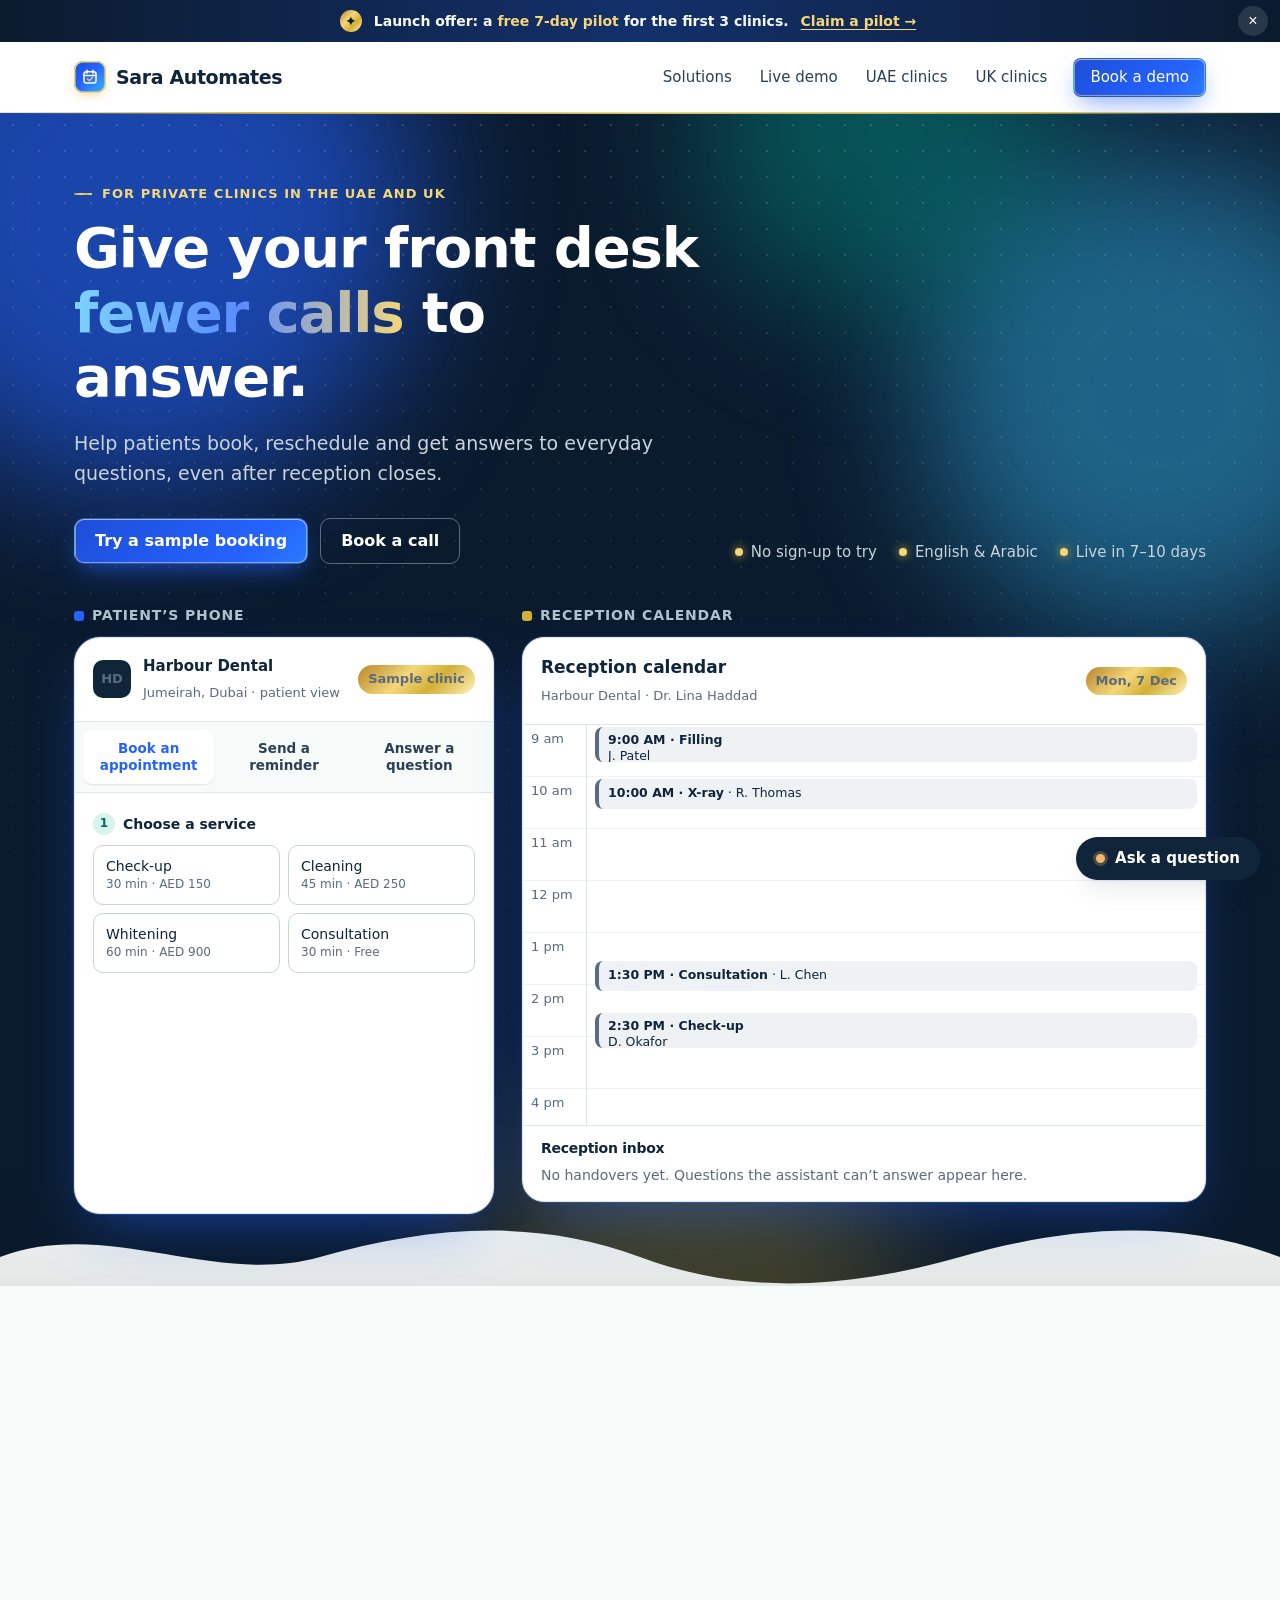
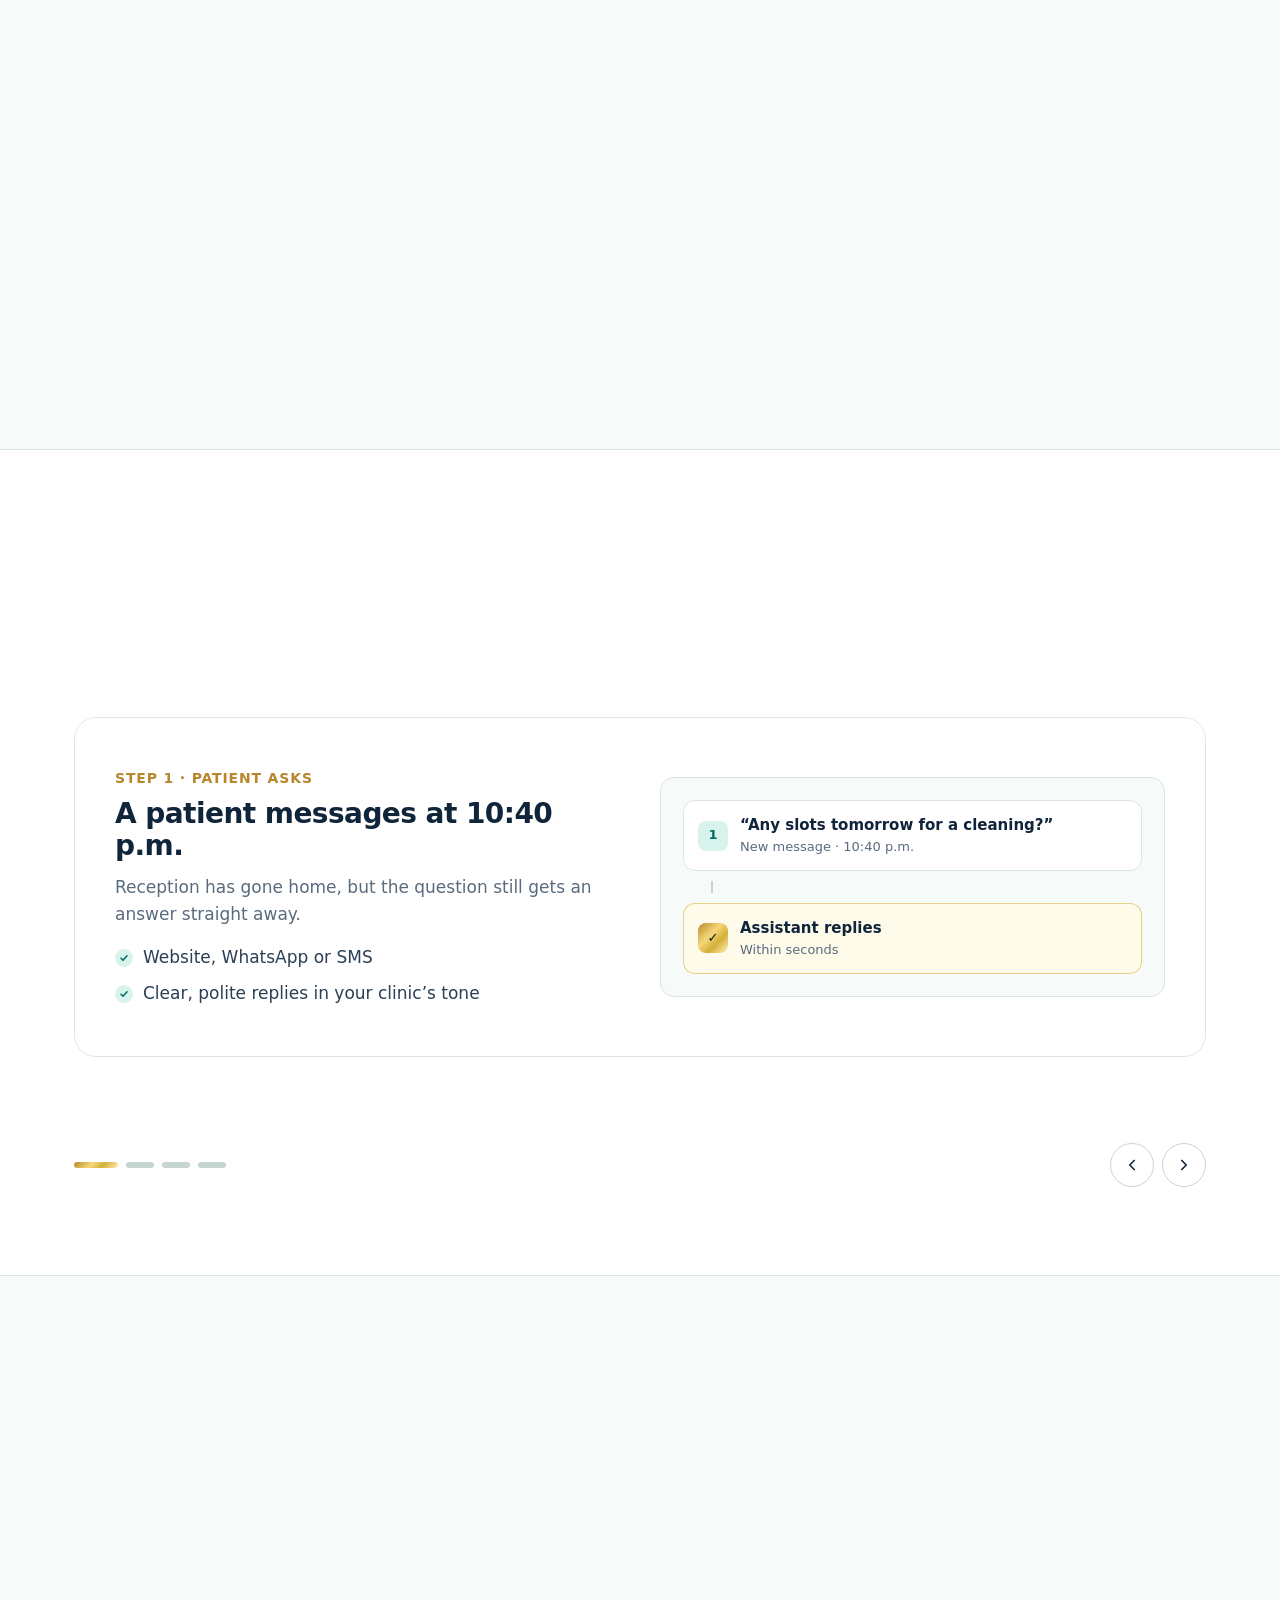
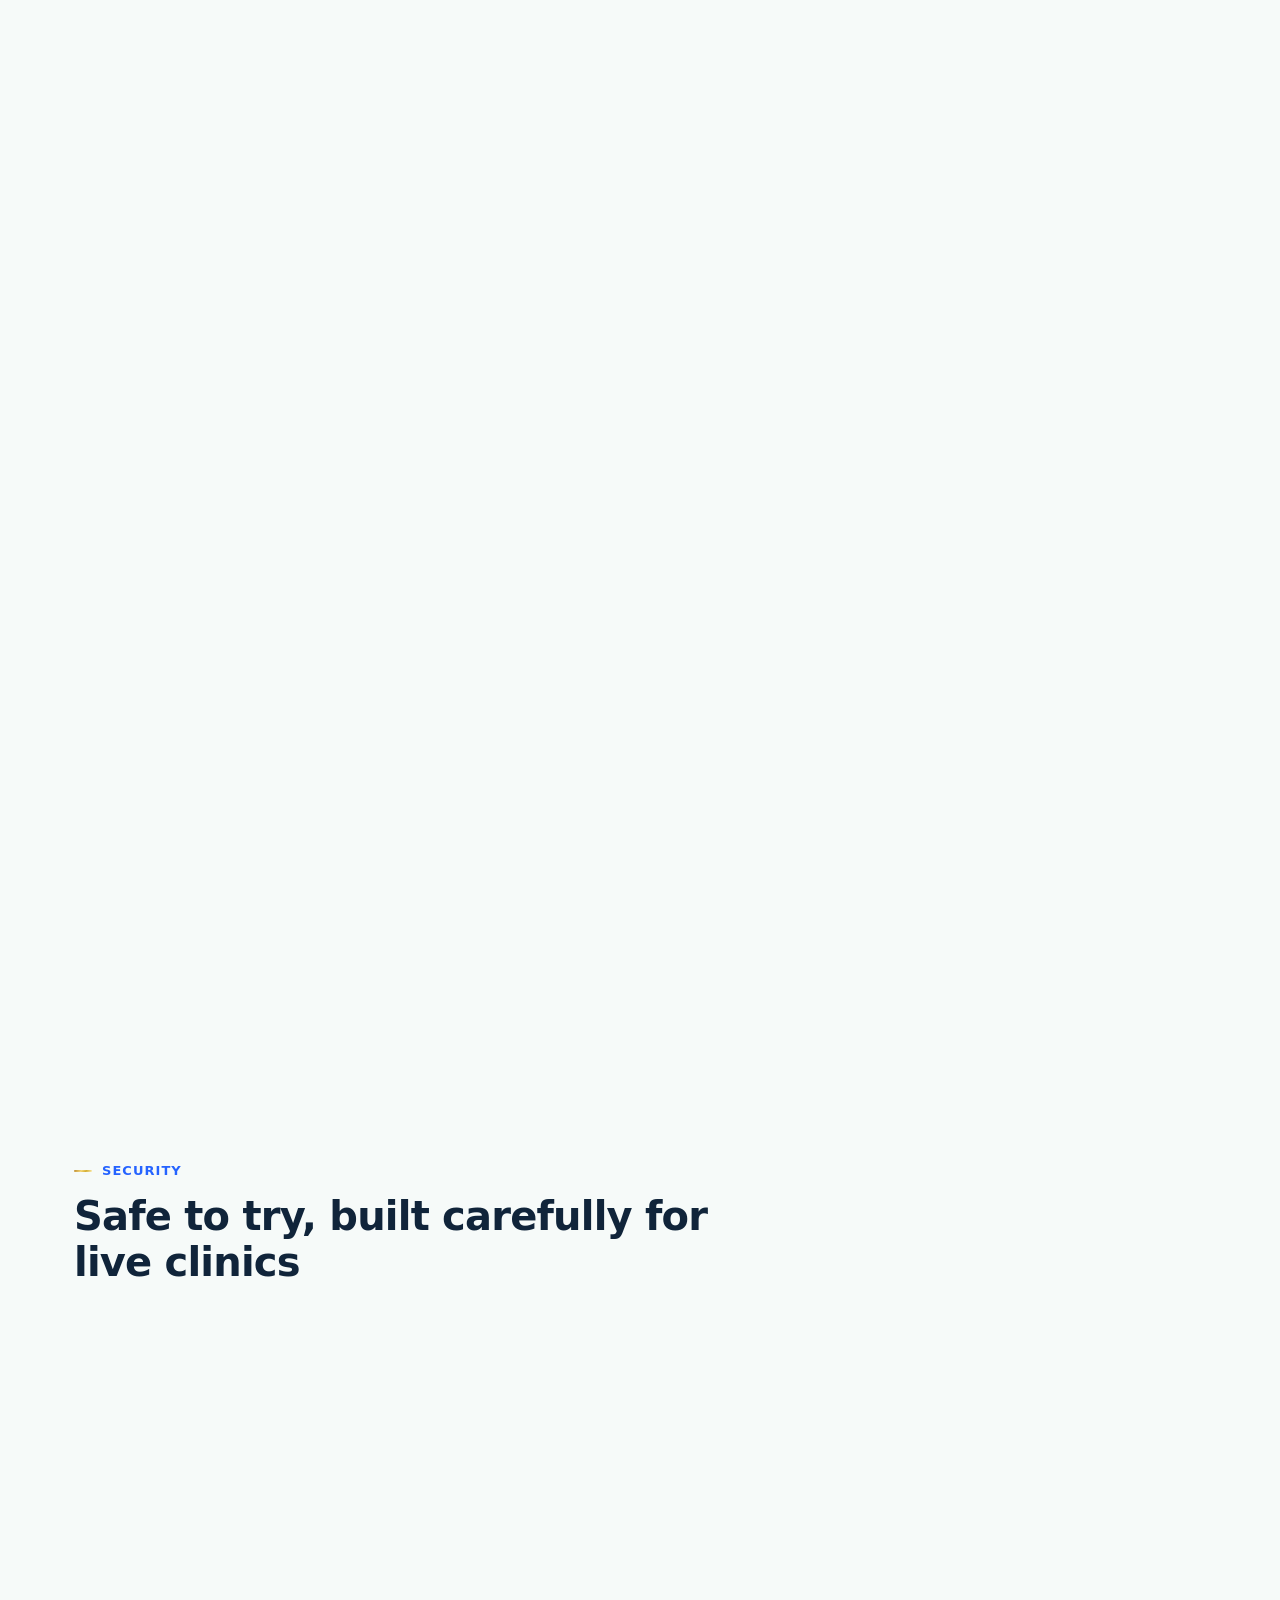
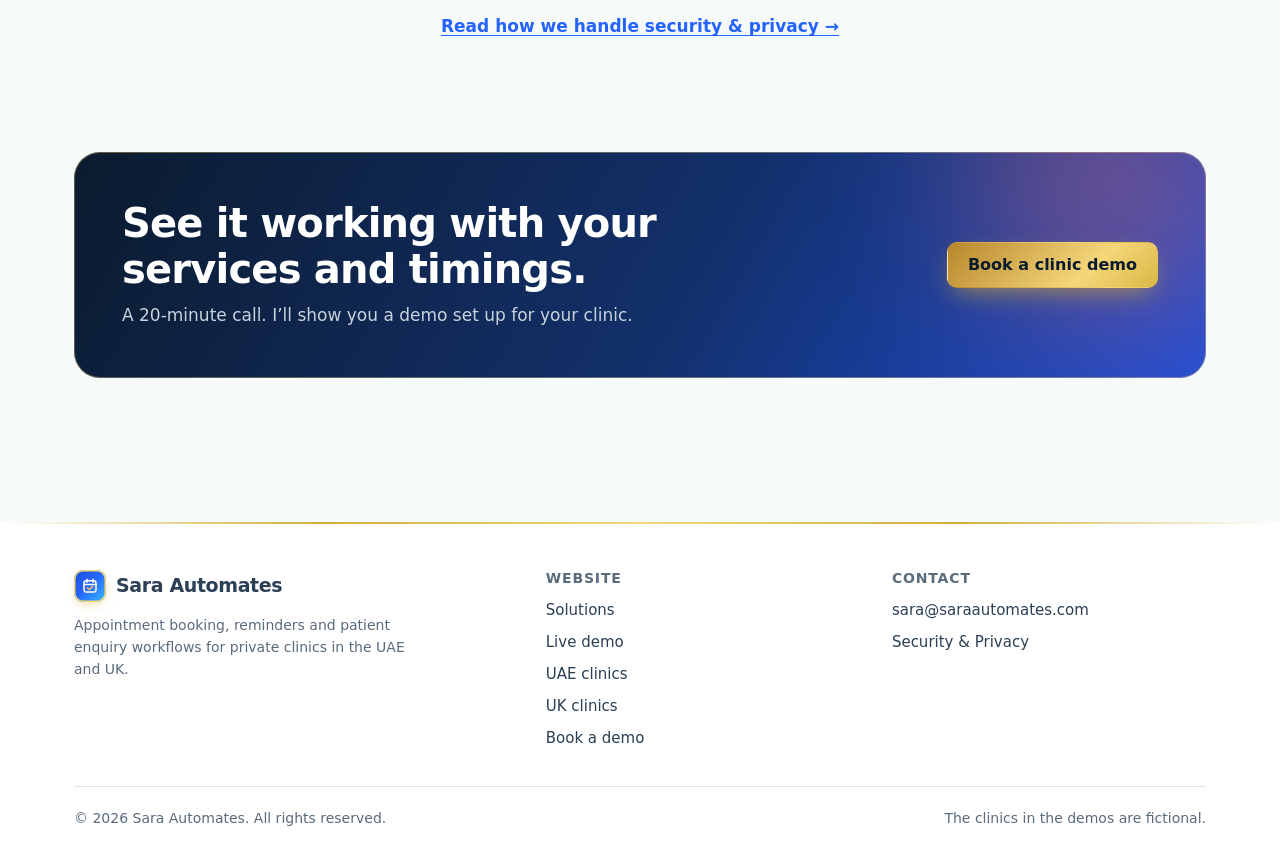
==== commit cecc307c: "Add chat to all pages, robots.txt and sitemap" ====
--- a/index.html
+++ b/index.html
@@ -18,7 +18,7 @@
 <link rel="preconnect" href="https://fonts.gstatic.com" crossorigin>
 <link rel="stylesheet" href="https://fonts.googleapis.com/css2?family=Manrope:wght@600;700;800&family=Inter:wght@400;500;600&display=swap">
 <link rel="stylesheet" href="assets/css/site.css">
-<script src="assets/js/config.js" defer></script><script src="assets/js/site.js" defer></script><script src="assets/js/demo.js" defer></script>
+<script src="assets/js/config.js" defer></script><script src="assets/js/site.js" defer></script><script src="assets/js/chat.js" defer></script><script src="assets/js/demo.js" defer></script>
 </head>
 <body>
 <a class="skip" href="#main">Skip to content</a>
--- a/assets/css/site.css
+++ b/assets/css/site.css
@@ -450,3 +450,74 @@
 .check:has(input:checked){border-color:var(--blue);background:#EAF0FF}
 .check input,.consent input{accent-color:var(--blue)}
 :focus-visible{outline-color:var(--blue-glow)}
+
+/* =================== touch of gold =================== */
+:root{--gold:#D4AF37;--gold-light:#F5D77A;--gold-deep:#B8862B;
+  --grad-gold:linear-gradient(135deg,#B8862B 0%,#F5D77A 40%,#D4AF37 65%,#FFF1B8 100%)}
+.site-header{border-bottom:0;box-shadow:0 1px 0 var(--line)}
+.site-header::after{content:"";position:absolute;left:0;right:0;bottom:-2px;height:2px;background:linear-gradient(90deg,transparent,var(--gold) 20%,var(--gold-light) 50%,var(--gold) 80%,transparent);opacity:.85}
+.brand-mark{background:var(--grad-blue);box-shadow:inset 0 0 0 1.5px var(--gold-light),0 4px 12px -4px rgba(212,175,55,.6)}
+.announce{background:linear-gradient(90deg,#0B1B2E,#13306B 50%,#0B1B2E);color:#F6FAF9}
+.announce strong{color:var(--gold-light)}
+.announce a{color:var(--gold-light)}
+.announce .spark{background:var(--grad-gold);color:#0B1B2E}
+.announce-close{background:rgba(255,255,255,.12);color:#fff}
+.announce-close:hover{background:rgba(255,255,255,.22)}
+.btn-primary{box-shadow:0 10px 26px -8px rgba(37,99,255,.7),inset 0 0 0 1px rgba(245,215,122,.55),inset 0 1px 0 rgba(255,255,255,.35)}
+.hero-dark .eyebrow{color:var(--gold-light)}
+.hero-dark h1 .hl{background:linear-gradient(90deg,#7DD3FC 0%,#5B8CFF 25%,#F5D77A 50%,#5B8CFF 75%,#7DD3FC 100%);background-size:200% auto;-webkit-background-clip:text;background-clip:text}
+.hero-dark .hero-facts li::before{background:var(--gold-light);box-shadow:0 0 10px var(--gold)}
+.orb.o3{background:#D4AF37;opacity:.28}
+.split-label::before{background:var(--blue)}
+.split-label.staff::before{background:var(--gold)}
+.eyebrow{display:inline-flex;align-items:center;gap:10px}
+.eyebrow::before{content:"";width:18px;height:2px;border-radius:2px;background:var(--grad-gold)}
+.stat:nth-child(4){--c:var(--gold)}
+.stat{border-top-width:3px}
+.slider-dots button[aria-current="true"]{background:var(--grad-gold)}
+.slide-card .step-no{color:var(--gold-deep)}
+.flow-row.done{border-color:rgba(212,175,55,.55);background:#FFFBEA}
+.flow-row.done .dot{background:var(--grad-gold);color:#0B1B2E}
+.card:hover{border-color:rgba(212,175,55,.6)}
+.pill{background:var(--grad-gold);color:#0B1B2E}
+.package .price-side .price{background:var(--grad-gold);-webkit-background-clip:text;background-clip:text;color:transparent}
+.package .price-side{background:linear-gradient(160deg,#0B1B2E,#13306B);border-left:2px solid var(--gold)}
+.cta-band{box-shadow:inset 0 0 0 1px rgba(245,215,122,.35)}
+.cta-band .btn-primary{background:var(--grad-gold);background-size:180% 100%;color:#0B1B2E;box-shadow:0 10px 26px -8px rgba(212,175,55,.7)}
+.confirm-card .check{background:var(--grad-gold)}
+.confirm-card .check svg path{stroke:#0B1B2E}
+.photo-banner .eyebrow{color:var(--gold-light)}
+.hero-photo::before{background:var(--grad-gold)}
+.site-footer{border-top:0;position:relative}
+.site-footer::before{content:"";position:absolute;left:0;right:0;top:0;height:2px;background:linear-gradient(90deg,transparent,var(--gold) 25%,var(--gold-light) 50%,var(--gold) 75%,transparent)}
+
+/* ---------- Ask Sara Automates chat ---------- */
+.chat-launcher{position:fixed;right:20px;bottom:20px;z-index:60;display:inline-flex;align-items:center;gap:10px;background:var(--navy);color:#fff;border:0;border-radius:999px;padding:14px 20px;font:600 15px/1 var(--body);box-shadow:var(--shadow);cursor:pointer;transition:background .15s,transform .15s}
+.chat-launcher:hover{background:var(--teal)}
+.chat-launcher.is-open{background:var(--teal-dark)}
+.chat-launcher-dot{width:9px;height:9px;border-radius:50%;background:var(--amber);box-shadow:0 0 0 3px rgba(242,182,109,.25)}
+.chat-panel{position:fixed;right:20px;bottom:84px;z-index:60;width:min(380px,calc(100vw - 24px));height:min(560px,calc(100vh - 120px));display:flex;flex-direction:column;background:var(--white);border:1px solid var(--line);border-radius:var(--radius-lg);box-shadow:var(--shadow);overflow:hidden}
+.chat-head{display:flex;align-items:flex-start;justify-content:space-between;gap:12px;padding:16px 18px;background:var(--navy);color:#fff}
+.chat-head strong{display:block;font-family:var(--head);font-size:16px}
+.chat-sub{display:block;font-size:13px;color:#C9D6E2;margin-top:2px}
+.chat-close{background:transparent;border:0;color:#fff;font-size:24px;line-height:1;cursor:pointer;padding:0 4px}
+.chat-log{flex:1;overflow-y:auto;padding:16px;display:flex;flex-direction:column;gap:10px;background:var(--bg)}
+.chat-msg{max-width:88%;padding:10px 13px;border-radius:14px;font-size:15px;line-height:1.5;white-space:pre-wrap;overflow-wrap:anywhere}
+.chat-msg.bot{align-self:flex-start;background:var(--white);border:1px solid var(--line);border-bottom-left-radius:4px}
+.chat-msg.me{align-self:flex-end;background:var(--teal);color:#fff;border-bottom-right-radius:4px}
+.chat-msg.typing{color:var(--navy-3);font-style:italic}
+.chat-msg a{font-weight:600}
+.chat-starters{display:flex;flex-wrap:wrap;gap:6px;padding:10px 14px 0;background:var(--white);border-top:1px solid var(--line)}
+.chat-chip{font:500 13px/1.2 var(--body);color:var(--teal-dark);background:var(--teal-soft);border:1px solid transparent;border-radius:999px;padding:7px 11px;cursor:pointer;text-decoration:none}
+.chat-chip:hover{border-color:var(--teal);color:var(--teal-dark)}
+.chat-form{display:flex;gap:8px;padding:10px 14px;background:var(--white)}
+.chat-input{flex:1;min-width:0;font:400 15px/1.3 var(--body);border:1px solid var(--line-2);border-radius:10px;padding:10px 12px;color:var(--navy)}
+.chat-input:focus{outline:2px solid var(--teal);outline-offset:0;border-color:var(--teal)}
+.chat-send{font:600 14px/1 var(--body);background:var(--teal);color:#fff;border:0;border-radius:10px;padding:0 14px;cursor:pointer}
+.chat-send[disabled]{opacity:.55;cursor:wait}
+.chat-note{margin:0;padding:0 14px 12px;font-size:12px;color:var(--navy-3);background:var(--white)}
+@media (max-width:520px){
+  .chat-launcher{right:12px;bottom:12px;padding:12px 16px}
+  .chat-panel{right:12px;left:12px;bottom:70px;width:auto;height:min(520px,calc(100vh - 100px))}
+}
+@media print{.chat-launcher,.chat-panel{display:none!important}}
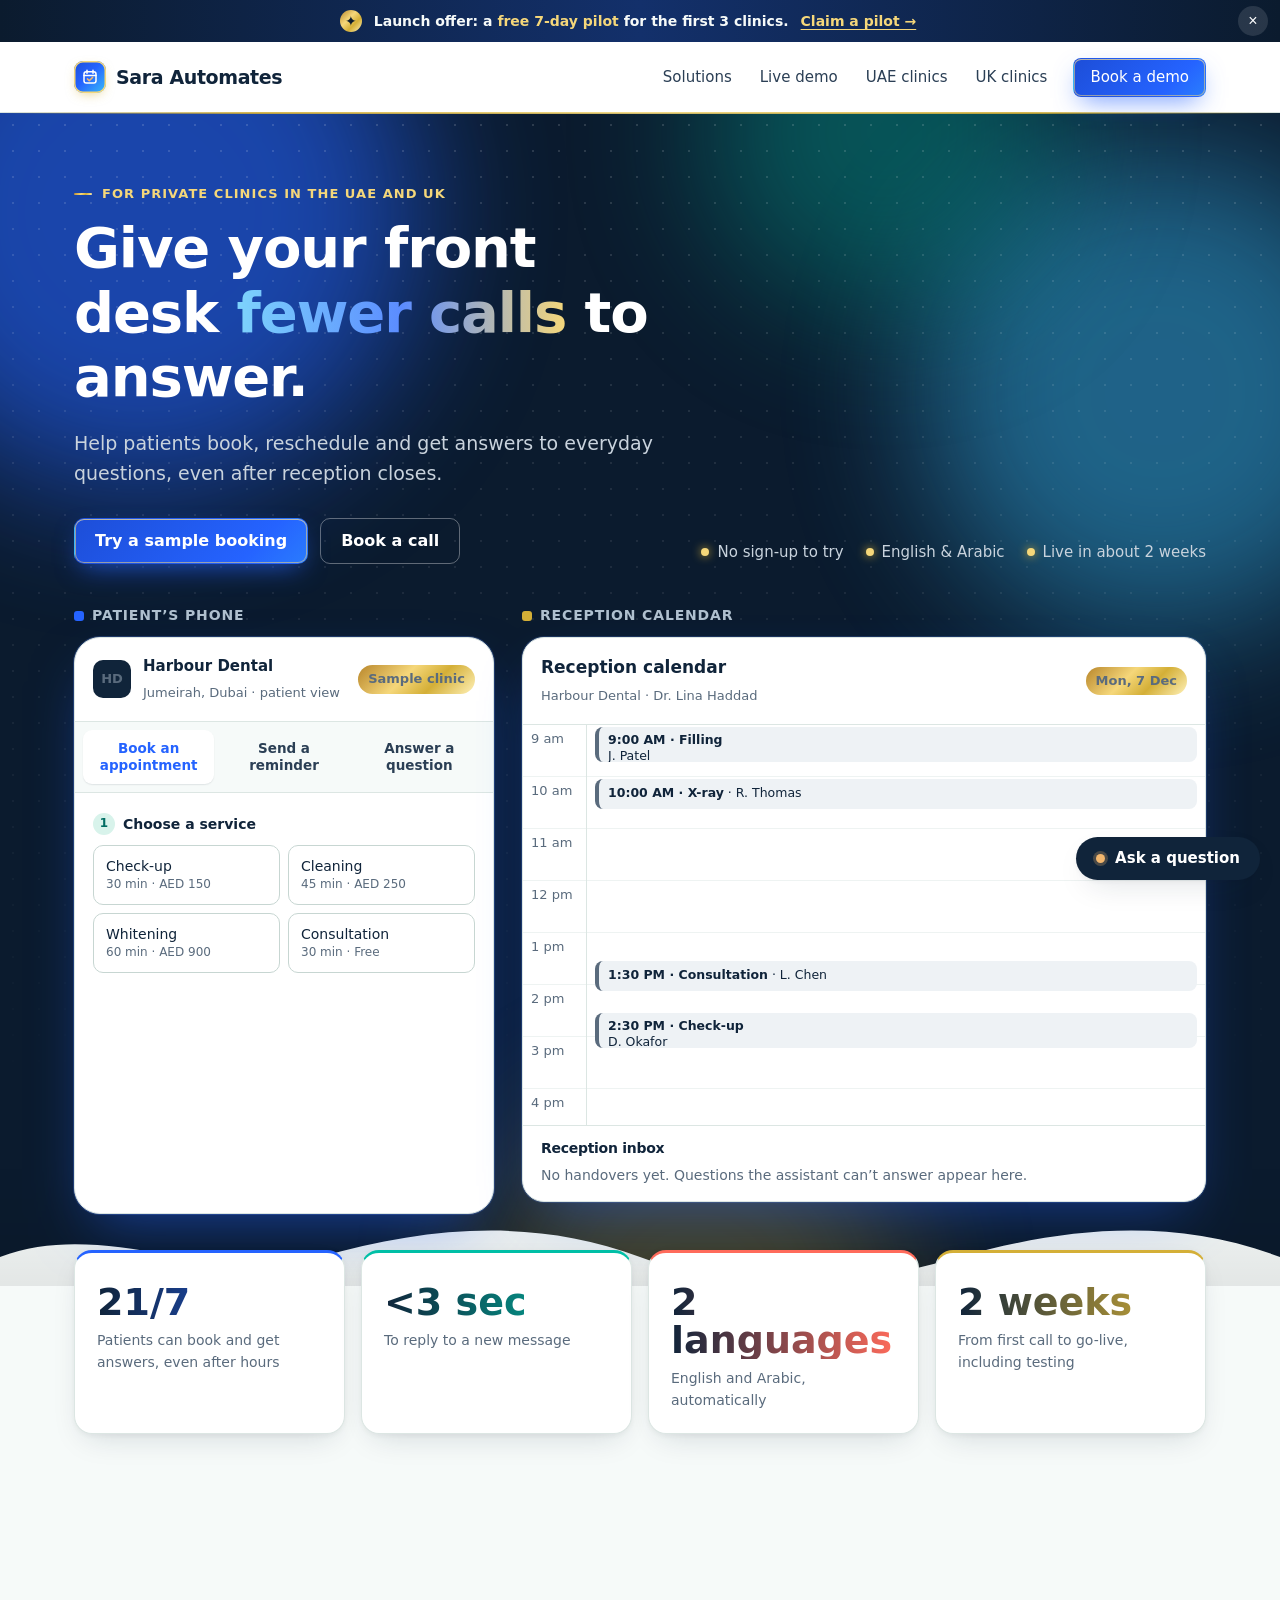
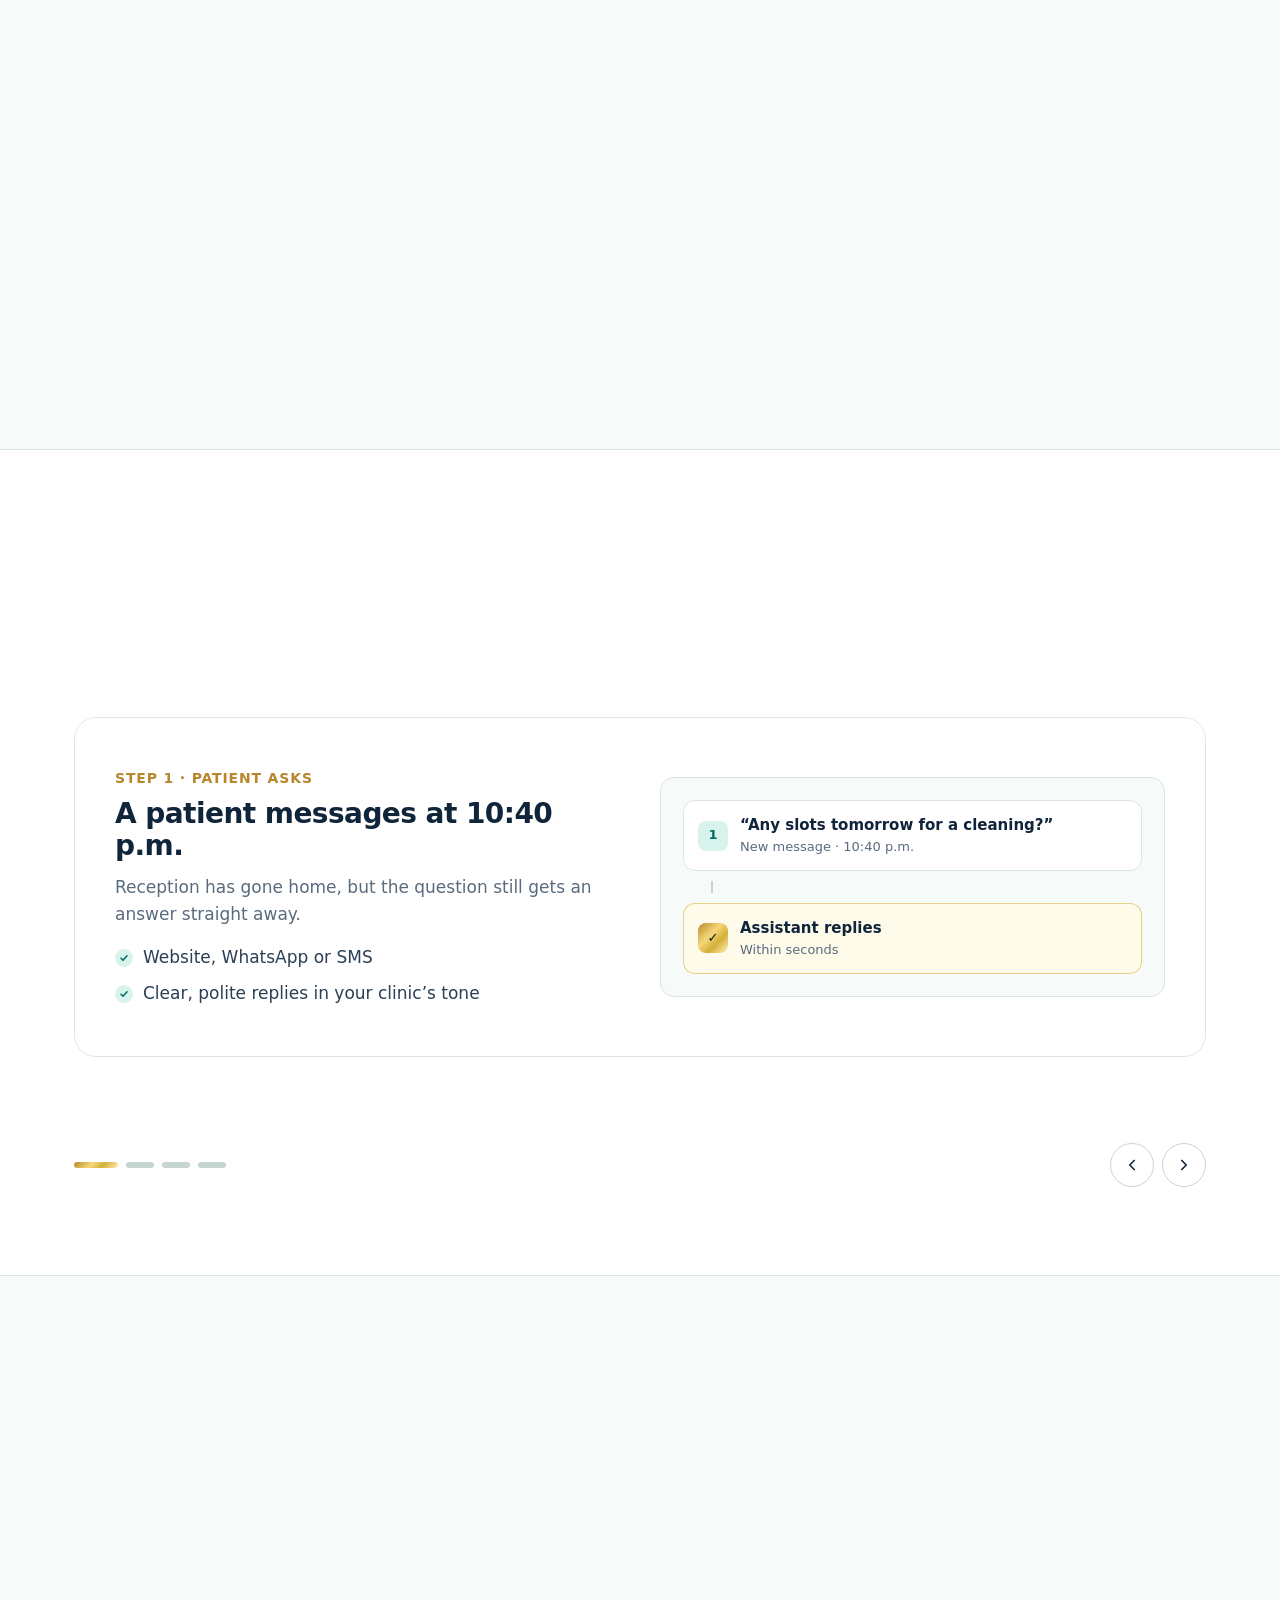
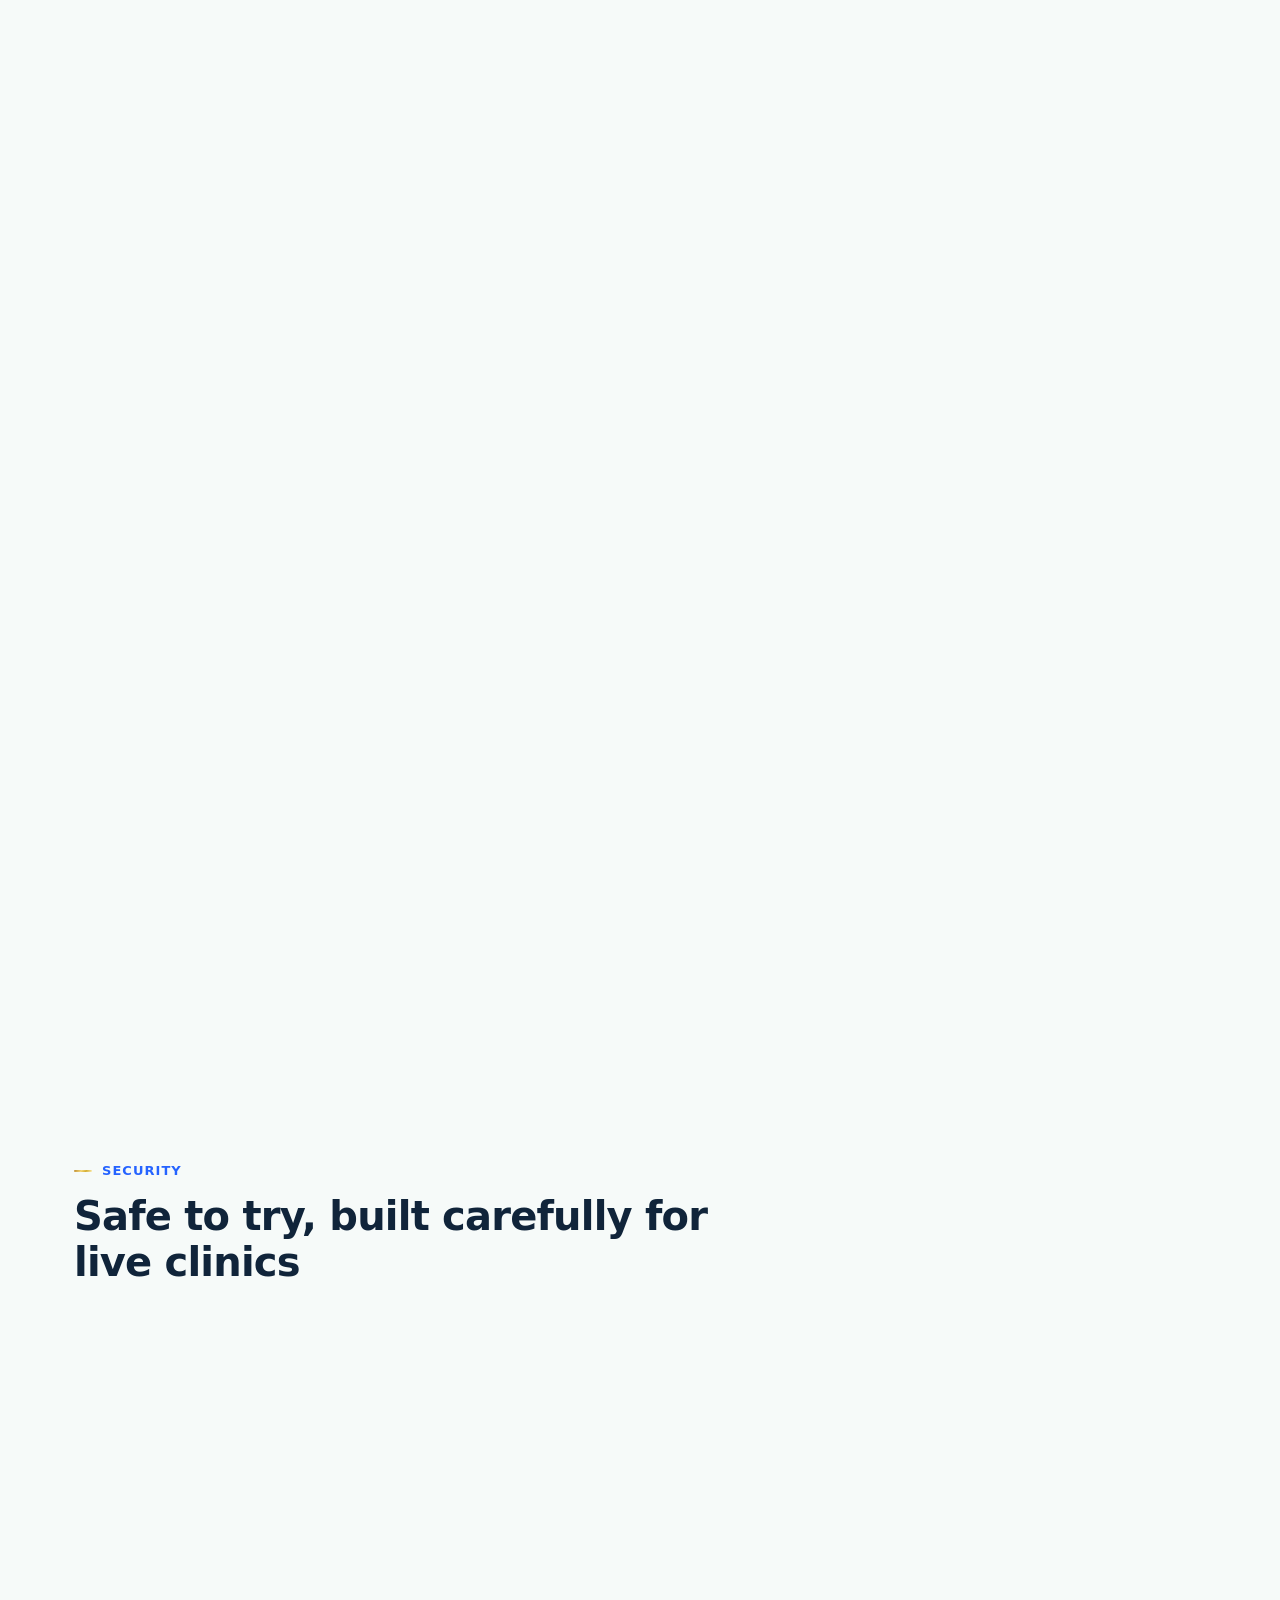
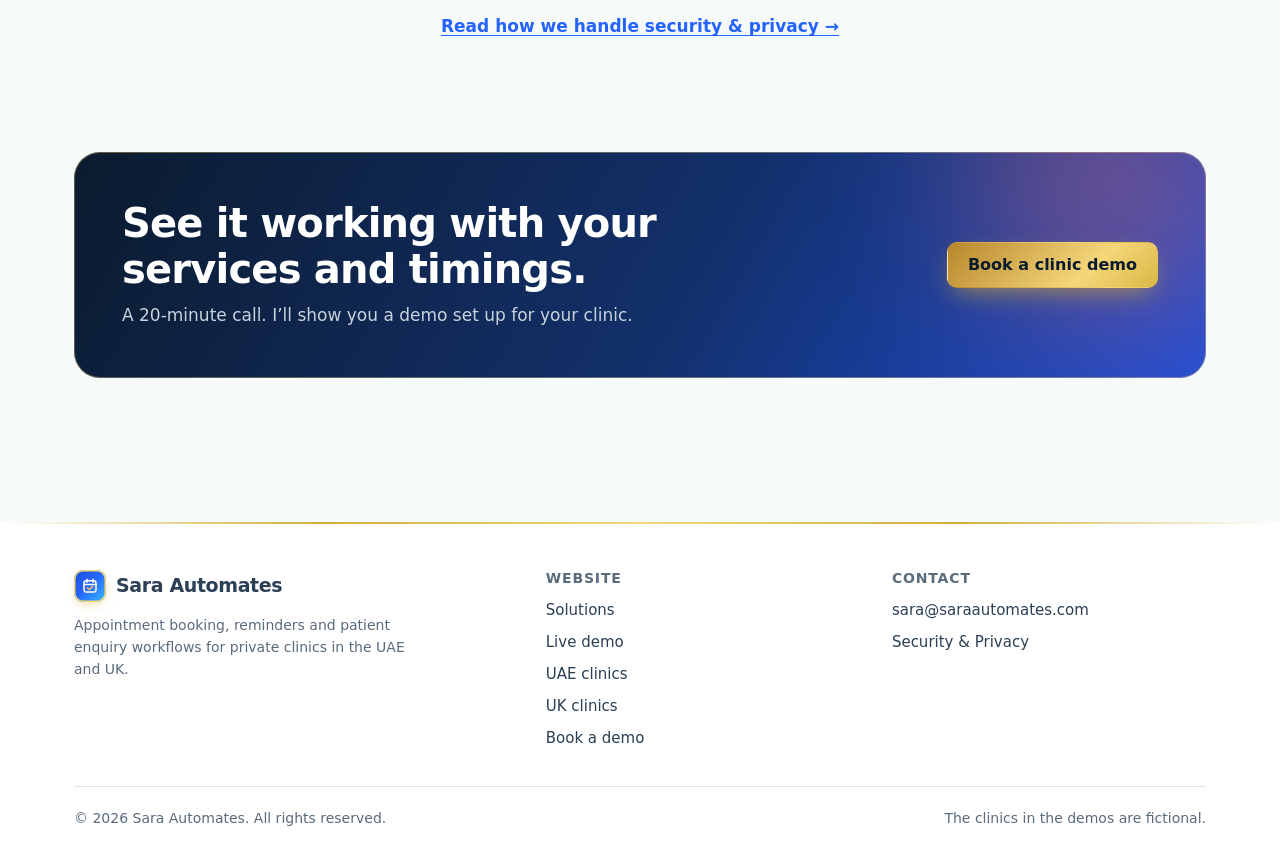
==== commit 9d084e54: "Add README and match setup time to the Solutions page" ====
--- a/index.html
+++ b/index.html
@@ -51,7 +51,7 @@
           <a class="btn btn-secondary" href="book.html">Book a call</a>
         </div>
       </div>
-      <ul class="hero-facts" aria-label="Highlights"><li>No sign-up to try</li><li>English &amp; Arabic</li><li>Live in 7–10 days</li></ul>
+      <ul class="hero-facts" aria-label="Highlights"><li>No sign-up to try</li><li>English &amp; Arabic</li><li>Live in about 2 weeks</li></ul>
     </div>
     <div class="hero-demo" id="try">
       <div class="demo-full">
@@ -68,7 +68,7 @@
       <div class="stat"><p class="num" data-count="24" data-suffix="/7">24/7</p><p>Patients can book and get answers, even after hours</p></div>
       <div class="stat"><p class="num" data-count="3" data-prefix="&lt;" data-suffix=" sec">&lt;3 sec</p><p>To reply to a new message</p></div>
       <div class="stat"><p class="num" data-count="2" data-suffix=" languages">2 languages</p><p>English and Arabic, automatically</p></div>
-      <div class="stat"><p class="num" data-count="10" data-suffix=" days">10 days</p><p>Or less, from first call to go-live</p></div>
+      <div class="stat"><p class="num" data-count="2" data-suffix=" weeks">2 weeks</p><p>From first call to go-live, including testing</p></div>
     </div>
   </div>
 </section>
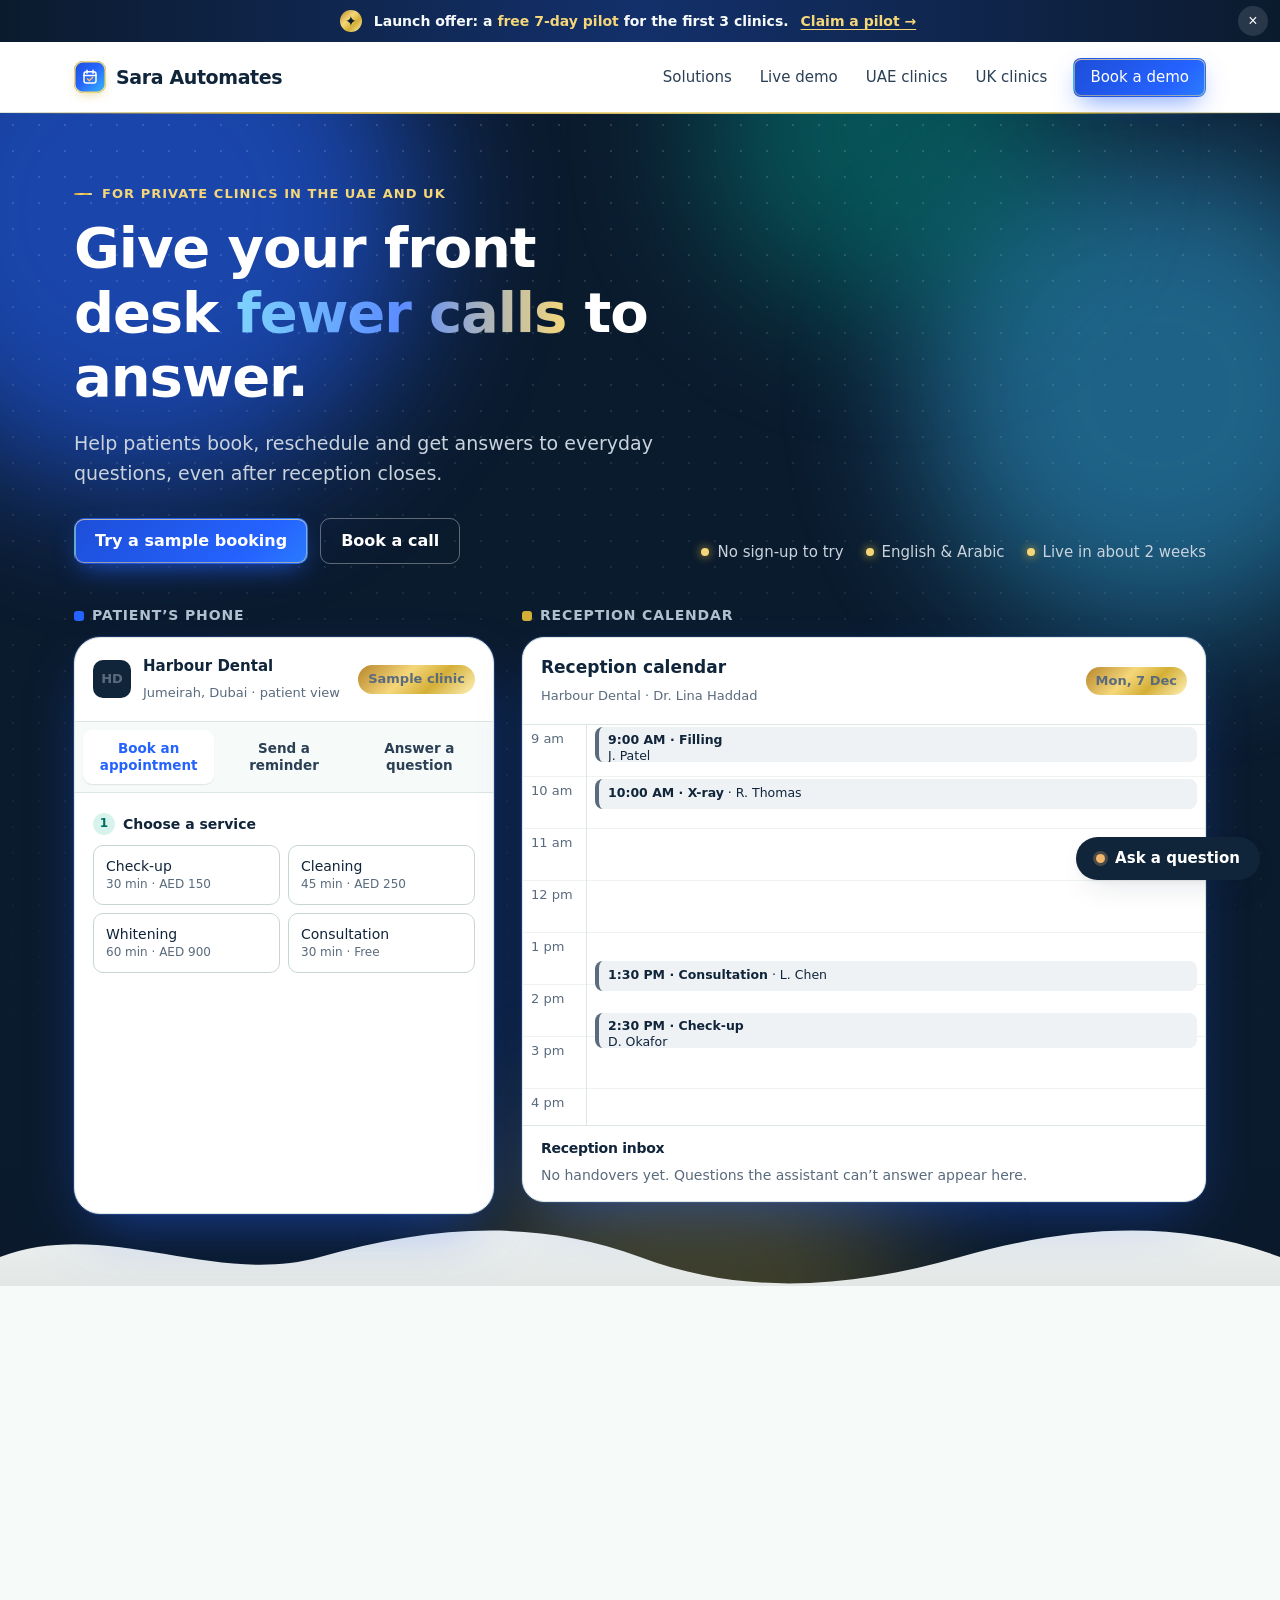
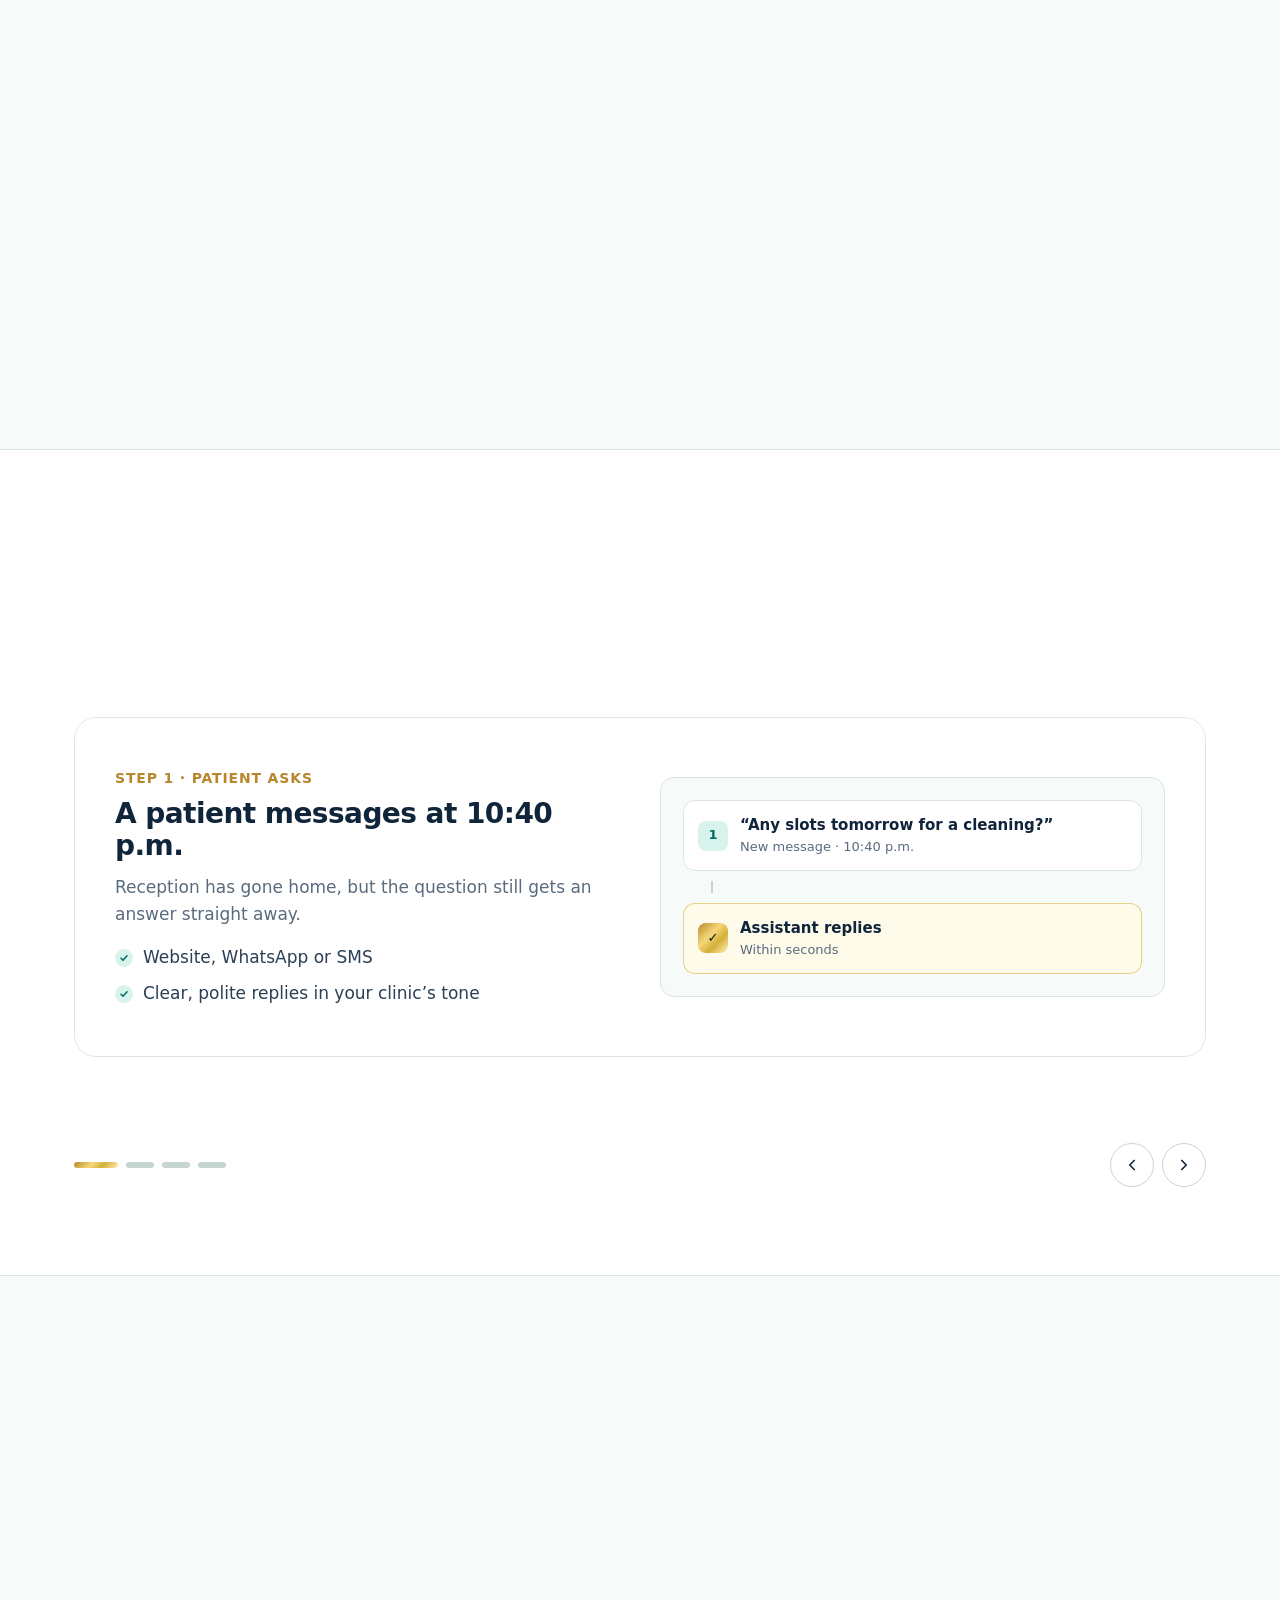
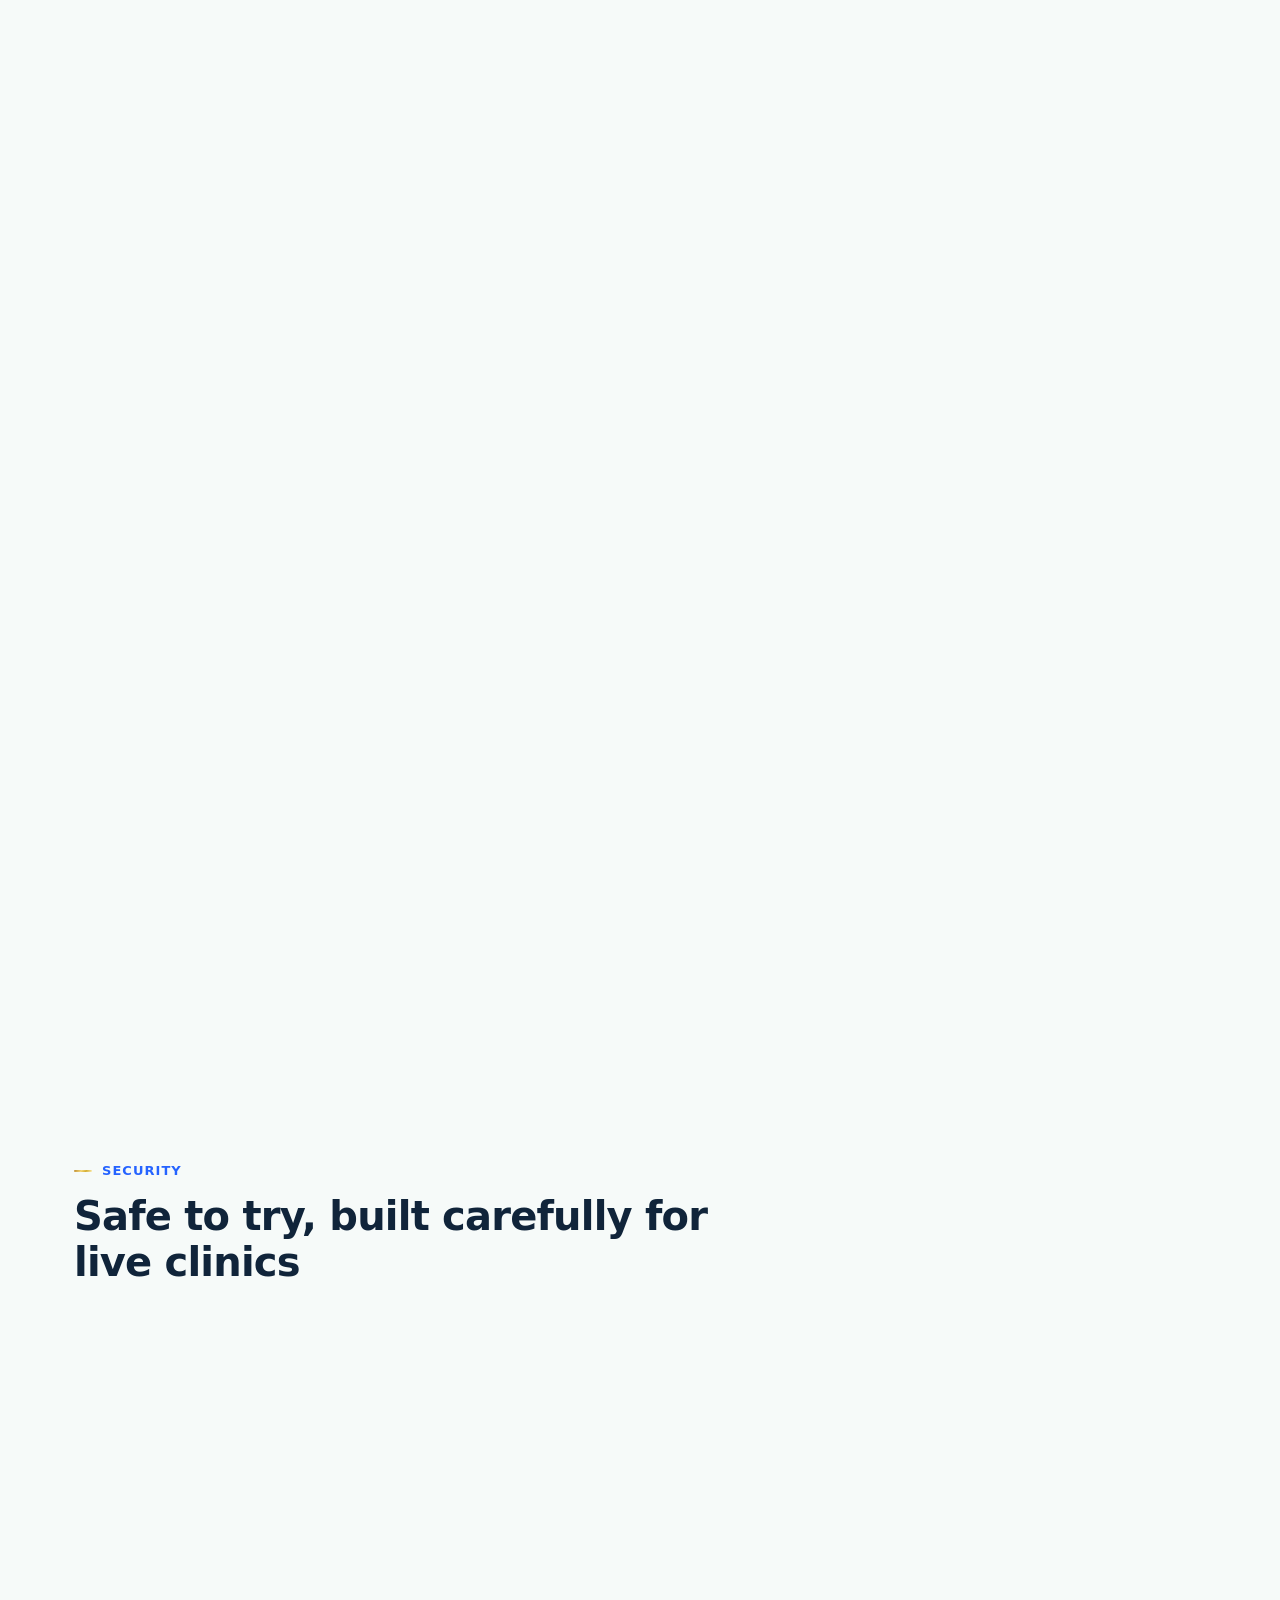
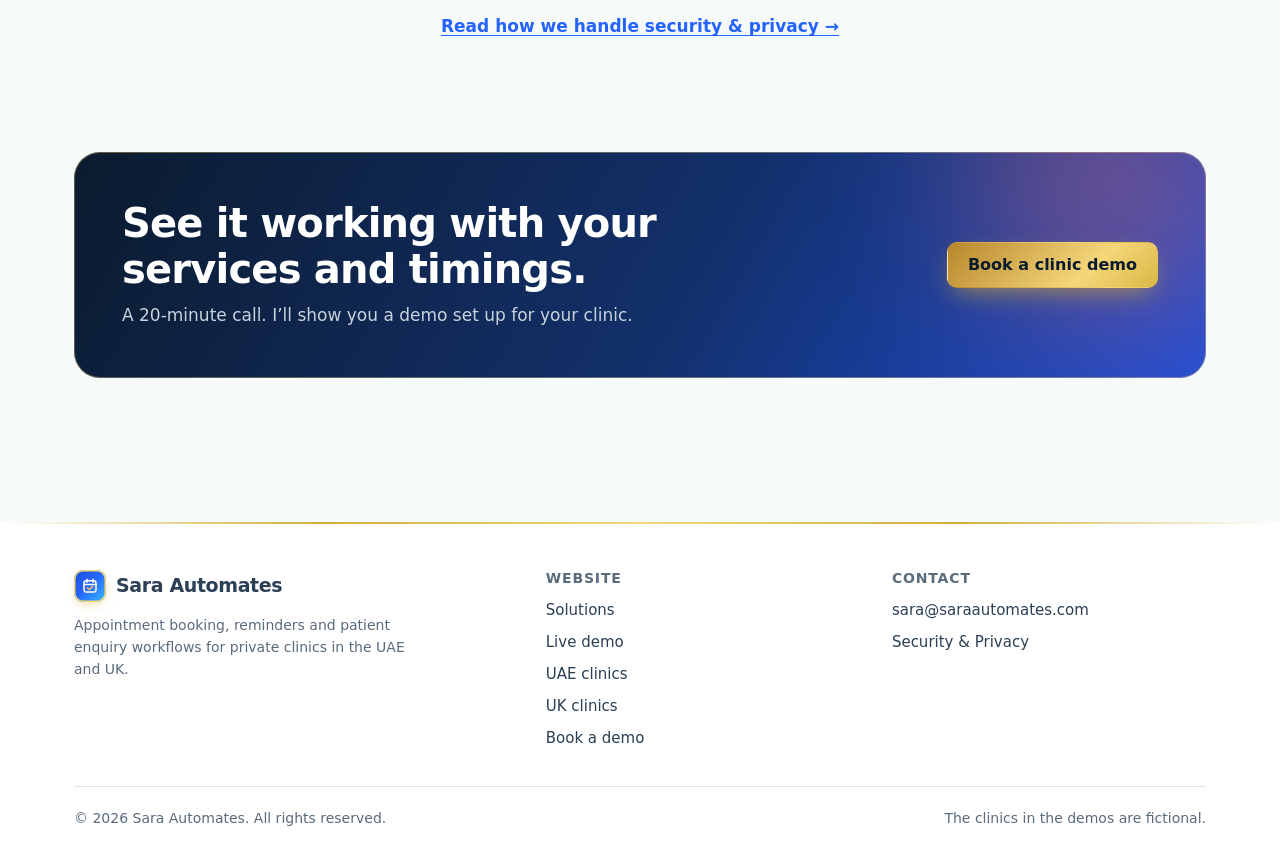
==== commit fa13ae92: "Improve page titles, descriptions and structured data for search" ====
--- a/index.html
+++ b/index.html
@@ -5,13 +5,16 @@
 <meta name="viewport" content="width=device-width, initial-scale=1">
 <meta http-equiv="Content-Security-Policy" content="default-src 'self'; script-src 'self'; style-src 'self' https://fonts.googleapis.com; font-src https://fonts.gstatic.com; img-src 'self' data: https://images.unsplash.com; connect-src 'self' https://script.google.com https://script.googleusercontent.com; form-action 'self'; base-uri 'self'; object-src 'none'; frame-src 'none'; manifest-src 'self'; upgrade-insecure-requests">
 <meta name="referrer" content="strict-origin-when-cross-origin">
-<title>Sara Automates – Appointment booking and reminders for private clinics</title>
-<meta name="description" content="Help patients book, reschedule and get answers to everyday questions, even after reception closes. Booking, reminder and enquiry workflows for clinics in the UAE and UK.">
-<meta property="og:title" content="Sara Automates – Appointment booking and reminders for private clinics">
-<meta property="og:description" content="Help patients book, reschedule and get answers to everyday questions, even after reception closes. Booking, reminder and enquiry workflows for clinics in the UAE and UK.">
+<title>Clinic Appointment Booking &amp; WhatsApp Reminders | Sara Automates</title>
+<meta name="description" content="Online booking, WhatsApp and SMS reminders and 24/7 patient answers for private clinics in the UAE and UK. English and Arabic. Try the live demo.">
+<meta property="og:title" content="Clinic Appointment Booking &amp; WhatsApp Reminders | Sara Automates">
+<meta property="og:description" content="Online booking, WhatsApp and SMS reminders and 24/7 patient answers for private clinics in the UAE and UK. English and Arabic. Try the live demo.">
 <meta property="og:type" content="website">
 <meta property="og:url" content="https://saraautomates.com/">
 <link rel="canonical" href="https://saraautomates.com/">
+<meta property="og:site_name" content="Sara Automates">
+<meta name="twitter:card" content="summary">
+<script type="application/ld+json">{"@context": "https://schema.org", "@graph": [{"@type": "ProfessionalService", "@id": "https://saraautomates.com/#business", "name": "Sara Automates", "url": "https://saraautomates.com/", "email": "sara@saraautomates.com", "description": "Appointment booking, reminders, patient enquiry answers and staff handover workflows for private clinics in the UAE and UK.", "founder": {"@type": "Person", "name": "Sara Abbasi"}, "areaServed": [{"@type": "Country", "name": "United Arab Emirates"}, {"@type": "Country", "name": "United Kingdom"}], "knowsLanguage": ["en", "ar"], "makesOffer": {"@type": "Offer", "name": "Clinic booking package", "priceSpecification": {"@type": "PriceSpecification", "price": "900", "priceCurrency": "USD", "minPrice": "900"}, "description": "Online booking, reminders, approved patient answers, staff handover, testing and training. Ongoing care from 99 USD per month."}}, {"@type": "WebSite", "@id": "https://saraautomates.com/#website", "url": "https://saraautomates.com/", "name": "Sara Automates", "publisher": {"@id": "https://saraautomates.com/#business"}}]}</script>
 <meta name="theme-color" content="#10243A">
 <link rel="icon" href="data:image/svg+xml,%3Csvg xmlns='http://www.w3.org/2000/svg' viewBox='0 0 32 32'%3E%3Crect width='32' height='32' rx='8' fill='%23006D63'/%3E%3Crect x='8' y='9' width='16' height='15' rx='3' fill='none' stroke='white' stroke-width='2'/%3E%3Cpath d='M8 14h16M12 7v4M20 7v4' stroke='white' stroke-width='2' stroke-linecap='round'/%3E%3Cpath d='M12.5 18.5l2.5 2.5 4.5-4.5' fill='none' stroke='%23F2B66D' stroke-width='2' stroke-linecap='round' stroke-linejoin='round'/%3E%3C/svg%3E">
 <link rel="preconnect" href="https://fonts.googleapis.com">
